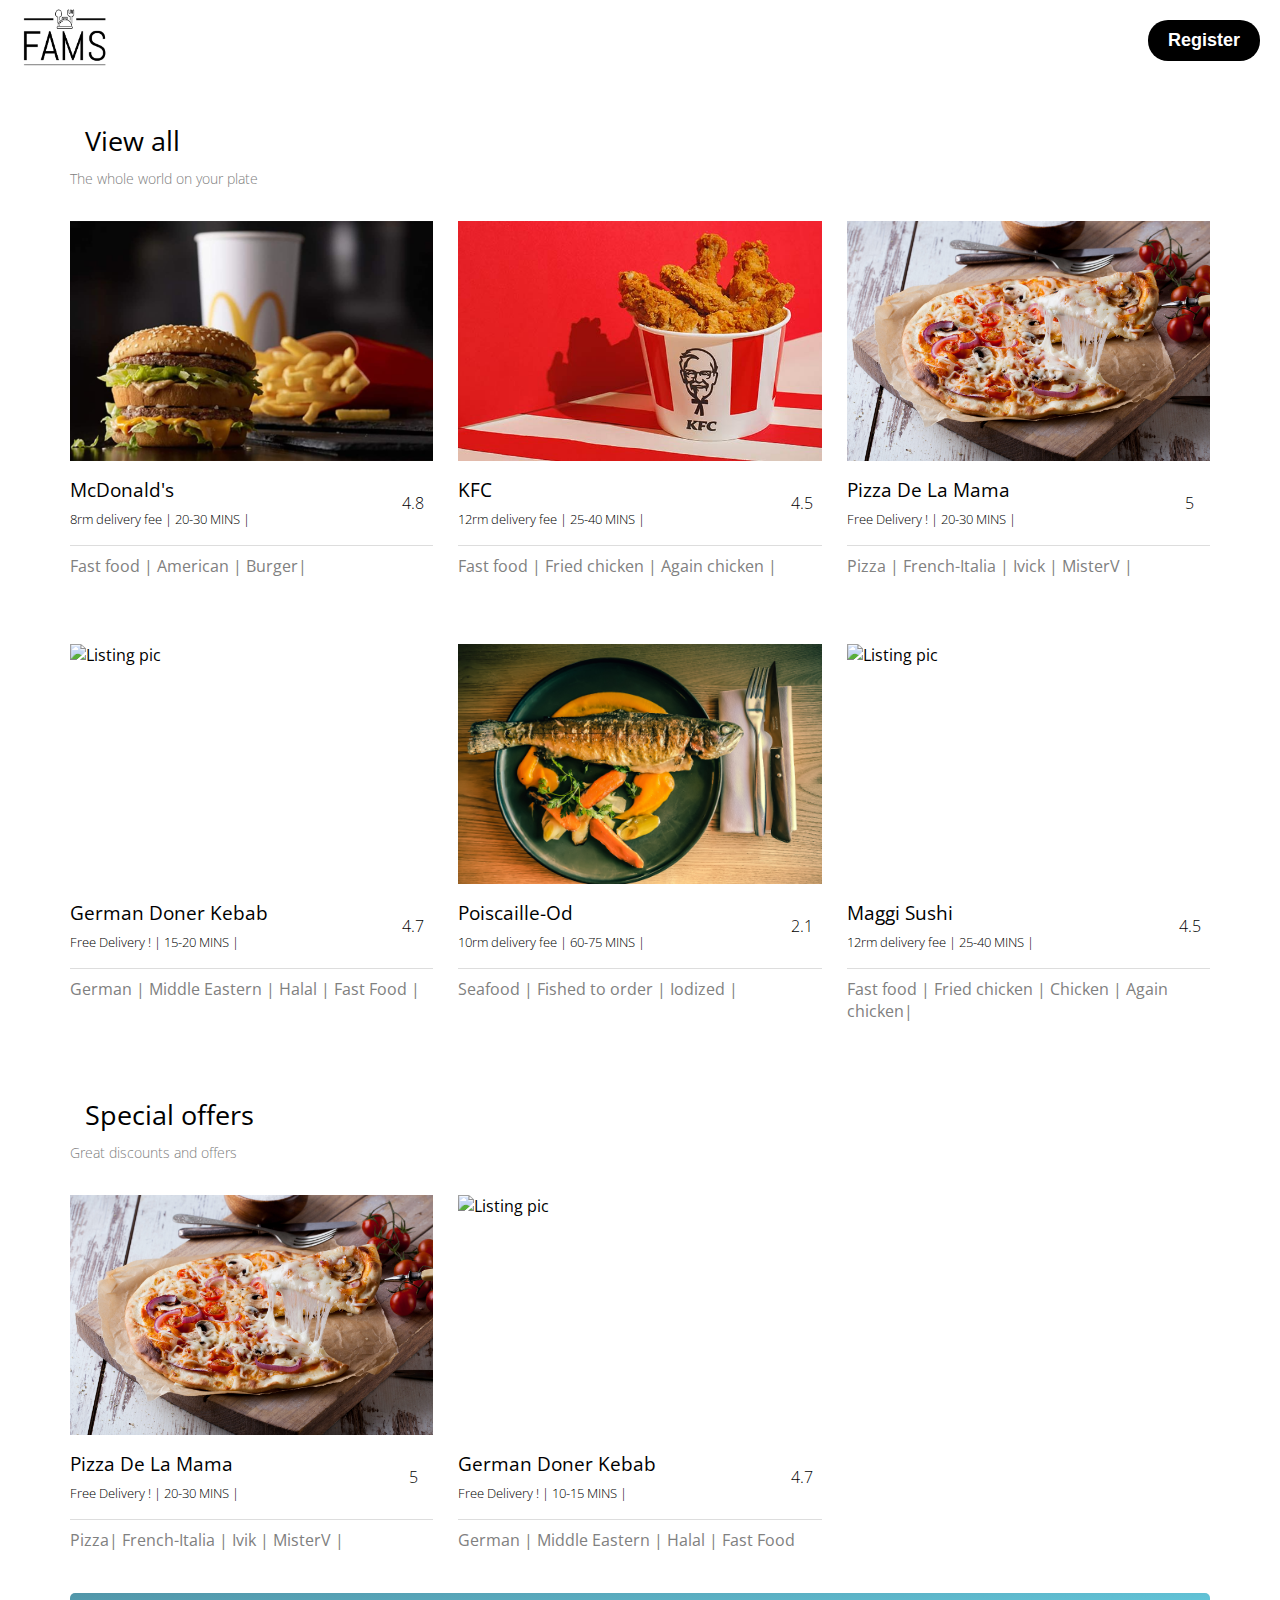
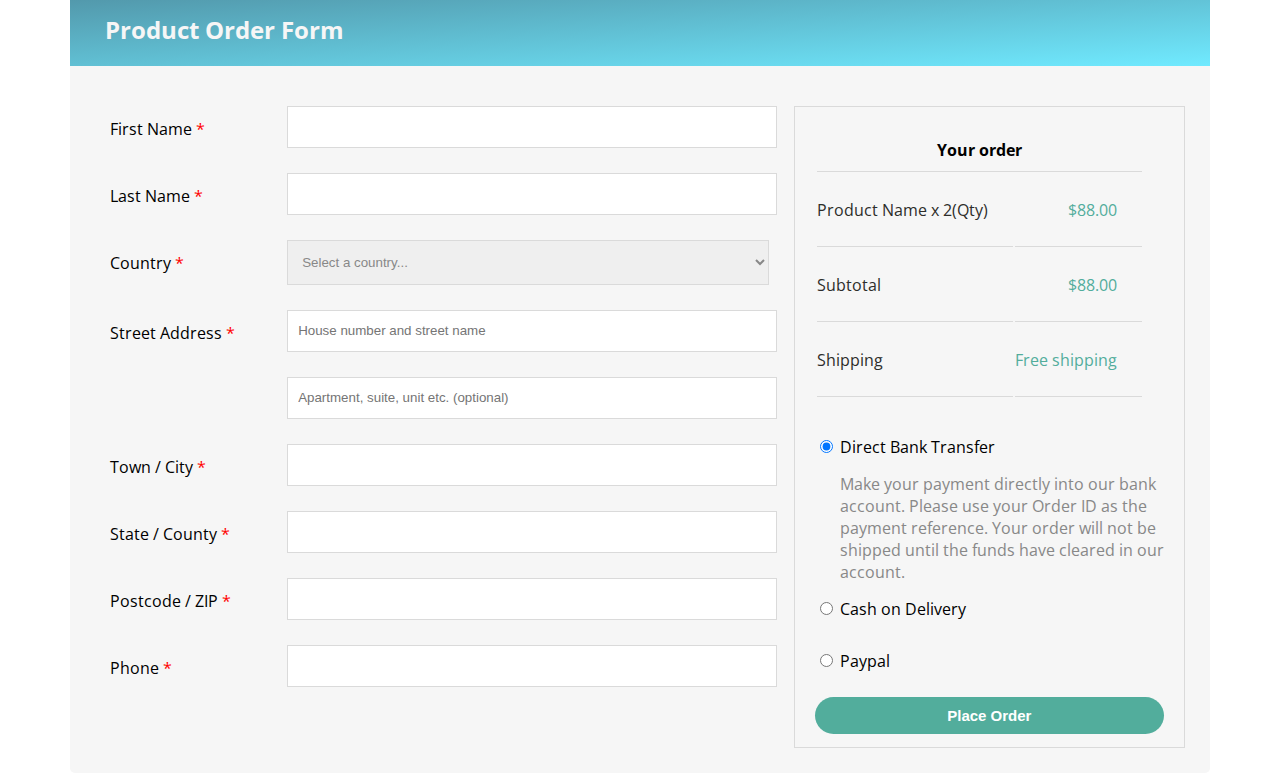
==== html/commande.html @ e941672b "test payer dans commande" ====
<!DOCTYPE html>
<html>
<head>
	<meta charset="UTF-8">
	<title>Commande</title>
	<link rel="stylesheet" type="text/css" href="../css/commande.css">
  <link href='https://fonts.googleapis.com/css?family=Montserrat' rel='stylesheet'>
  <link href='https://fonts.googleapis.com/css?family=Open Sans' rel='stylesheet'>
</head>

  <body>
    <!-- Header-->
    <header>
      <a href="../index.html" class="logo-image-link">
        <img src="../img/logo-noir.png" alt="Logo" class="logo-image">
      </a>      
      <a href="register.html" class="register-button">Register</a>
    </header>

     <!-- Listing -->
    <div class="listings">
      <div class="container">
        <div class="header-viewOptions">
          <div class="header-title">
            <h2>View all</h2>
            <span>The whole world on your plate </span>
          </div>
        </div>
        <div class="listings-grid">
          <div class="listings-col">
            <div class="listings-grid-element">
              <div class="image">
                <img src="../img/mcdo.jpg" alt="Listing pic"/>
              </div>
              <div class="text">
                <div class="text-title">
                  <h3>McDonald's</h3>
                  <div class="info">
                    <span>8rm delivery fee | 20-30 MINS | </span>
                  </div>
                </div>
                <div class="rating">
                  <span class="circle">4.8</span>
                </div>
              </div>
              <div class="text-lower">
                <span class="smallText"
                  >Fast food | American | Burger| </span>
              </div>
            </div>
            <div class="listings-grid-element">
              <div class="image">
                <img src="../img/kfc.jpg" alt="Listing pic"/>
              </div>
              <div class="text">
                <div class="text-title">
                  <h3>KFC</h3>
                  <div class="info">
                    <span>12rm delivery fee | 25-40 MINS | </span>
                  </div>
                </div>
                <div class="rating">
                  <span class="circle">4.5</span>
                </div>
              </div>
              <div class="text-lower">
                <span class="smallText"
                  >Fast food | Fried chicken | Again chicken | </span
                >
              </div>
            </div>
            <div class="listings-grid-element">
              <div class="image">
                <img src="../img/pizza.jpg" alt="Listing pic"/>
              </div>
              <div class="text">
                <div class="text-title">
                  <h3>Pizza De La Mama</h3>
                  <div class="info">
                    <span>Free Delivery ! | 20-30 MINS | </span>
                  </div>
                </div>
                <div class="rating">
                  <span class="circle">5</span>
                </div>
              </div>
              <div class="text-lower">
                <span class="smallText"
                  >Pizza | French-Italia | Ivick | MisterV | </span
                >
              </div>
            </div>
            <div class="listings-grid-element">
              <div class="image">
                <img src="../img/kebab.jpg" alt="Listing pic"/>
              </div>
              <div class="text">
                <div class="text-title">
                  <h3>German Doner Kebab</h3>
                  <div class="info">
                    <span>Free Delivery ! | 15-20 MINS | </span>
                  </div>
                </div>
                <div class="rating">
                  <span class="circle">4.7</span>
                </div>
              </div>
              <div class="text-lower">
                <span class="smallText"
                  >German | Middle Eastern | Halal | Fast Food | </span
                >
              </div>
            </div>
            <div class="listings-grid-element">
              <div class="image">
                <img src="../img/poisson.jpg" alt="Listing pic"/>
              </div>
              <div class="text">
                <div class="text-title">
                  <h3>Poiscaille-Od</h3>
                  <div class="info">
                    <span>10rm delivery fee | 60-75 MINS | </span>
                  </div>
                </div>
                <div class="rating">
                  <span class="circle">2.1</span>
                </div>
              </div>
              <div class="text-lower">
                <span class="smallText"
                  >Seafood | Fished to order | Iodized | </span
                >
              </div>
            </div>
            <div class="listings-grid-element">
              <div class="image">
                <img src="../img/sushi.jpg" alt="Listing pic"/>
              </div>
              <div class="text">
                <div class="text-title">
                  <h3>Maggi Sushi</h3>
                  <div class="info">
                    <span>12rm delivery fee | 25-40 MINS | </span>
                  </div>
                </div>
                <div class="rating">
                  <span class="circle">4.5</span>
                </div>
              </div>
              <div class="text-lower">
                <span class="smallText"
                  >Fast food | Fried chicken | Chicken | Again chicken| </span
                >
              </div>
            </div>
          </div>
        </div>
      </div>
    </div>

    <!-- Listing OFFERS OF THE MONTH-->
    <div class="listings">
      <div class="container">
        <div class="header">
          <div class="header-title">
            <h2>Special offers</h2>
            <span>Great discounts and offers</span>
          </div>
        </div>
        <div class="listings-grid">
          <div class="listings-col">
            <div class="listings-grid-element">
              <div class="image">
                <img src="../img/pizza.jpg" alt="Listing pic"/>
              </div>
              <div class="text">
                <div class="text-title">
                  <h3>Pizza De La Mama</h3>
                  <div class="info">
                    <span>Free Delivery ! | 20-30 MINS | </span>
                  </div>
                </div>
                <div class="rating">
                  <span class="circle">5</span>
                </div>
              </div>
              <div class="text-lower">
                <span class="smallText"
                  >Pizza|  French-Italia | Ivik | MisterV | </span>
              </div>
            </div>
            <div class="listings-grid-element">
              <div class="image">
                <img src="../img/kebab.jpg" alt="Listing pic"/>
              </div>
              <div class="text">
                <div class="text-title">
                  <h3>German Doner Kebab</h3>
                  <div class="info">
                    <span>Free Delivery ! | 10-15 MINS | </span>
                  </div>
                </div>
                <div class="rating">
                  <span class="circle">4.7</span>
                </div>
              </div>
              <div class="text-lower">
                <span class="smallText"
                  >German | Middle Eastern | Halal | Fast Food</span>
              </div>
            </div>
          </div>
        </div>
      </div>
    </div>

<!------------------------
--------------------------
----PAYER---------------->


<div class="container">
  <div class="title">
      <h2>Product Order Form</h2>
  </div>
<div class="d-flex">
  <form action="" method="">
    <label>
      <span class="fname">First Name <span class="required">*</span></span>
      <input type="text" name="fname">
    </label>
    <label>
      <span class="lname">Last Name <span class="required">*</span></span>
      <input type="text" name="lname">
    </label>
    <label>
      <span>Country <span class="required">*</span></span>
      <select name="selection">
        <option value="select">Select a country...</option>
        <option value="DZA">Algeria</option>
        <option value="ARG">Argentina</option>
        <option value="ARM">Armenia</option>
        <option value="CAN">Canada</option>
        <option value="CHN">China</option>
        <option value="EGY">Egypt</option>
        <option value="FIN">Finland</option>
        <option value="FRA">France</option>
        <option value="GUF">French Guiana</option>
        <option value="PYF">French Polynesia</option>
        <option value="ATF">French Southern Territories</option>
        <option value="DEU">Germany</option>
        <option value="GRC">Greece</option>
        <option value="GRL">Greenland</option>
        <option value="GRD">Grenada</option>
        <option value="HKG">Hong Kong</option>
        <option value="MYS">Malaysia</option>
        <option value="NZL">New Zealand</option>
        <option value="PAK">Pakistan</option>
        <option value="PRT">Portugal</option>
        <option value="QAT">Qatar</option>
        <option value="REU">Réunion</option>
        <option value="ROU">Romania</option>
        <option value="RUS">Russian Federation</option>
        <option value="SGP">Singapore</option>
        <option value="ZAF">South Africa</option>
        <option value="ESP">Spain</option>
        <option value="SWE">Sweden</option>
        <option value="CHE">Switzerland</option>
        <option value="THA">Thailand</option>
        <option value="TUN">Tunisia</option>
        <option value="UKR">Ukraine</option>
        <option value="ARE">United Arab Emirates</option>
        <option value="GBR">United Kingdom</option>
        <option value="USA">United States</option>
   
        <option value="URY">Uruguay</option>
     
      </select>
    </label>
    <label>
      <span>Street Address <span class="required">*</span></span>
      <input type="text" name="houseadd" placeholder="House number and street name" required>
    </label>
    <label>
      <span>&nbsp;</span>
      <input type="text" name="apartment" placeholder="Apartment, suite, unit etc. (optional)">
    </label>
    <label>
      <span>Town / City <span class="required">*</span></span>
      <input type="text" name="city"> 
    </label>
    <label>
      <span>State / County <span class="required">*</span></span>
      <input type="text" name="city"> 
    </label>
    <label>
      <span>Postcode / ZIP <span class="required">*</span></span>
      <input type="text" name="city"> 
    </label>
    <label>
      <span>Phone <span class="required">*</span></span>
      <input type="tel" name="city"> 
    </label>
  </form>
  <div class="Yorder">
    <table>
      <tr>
        <th colspan="2">Your order</th>
      </tr>
      <tr>
        <td>Product Name x 2(Qty)</td>
        <td>$88.00</td>
      </tr>
      <tr>
        <td>Subtotal</td>
        <td>$88.00</td>
      </tr>
      <tr>
        <td>Shipping</td>
        <td>Free shipping</td>
      </tr>
    </table><br>
    <div>
      <input type="radio" name="dbt" value="dbt" checked> Direct Bank Transfer
    </div>
    <p>
        Make your payment directly into our bank account. Please use your Order ID as the payment reference. Your order will not be shipped until the funds have cleared in our account.
    </p>
    <div>
      <input type="radio" name="dbt" value="cd"> Cash on Delivery
    </div>
    <div>
      <input type="radio" name="dbt" value="cd"> Paypal <span>
      <img src="https://www.logolynx.com/images/logolynx/c3/c36093ca9fb6c250f74d319550acac4d.jpeg" alt="" width="50">
      </span>
    </div>
    <button type="button">Place Order</button>
  </div> <!-- Yorder -->
 </div>
</div>


    <script src="../js/commande-script.js"></script>
  </body>

</html>
---- css/commande.css ----
body {
  margin: 0;
  font-family: 'Open Sans';
}

/*------------------------
--------- HEADER ---------
------------------------*/

header {
  display: flex;
  background-color: white;
  width: 100%;
  box-sizing: border-box;
  justify-content: space-between;
  align-items: center;
  position: fixed;
  top: 0;
  left: 0;
  height: 80px;
  z-index: 1;
  padding: 0 20px;
}

.logo-image {
  width: 90px;
  height: auto;
}

.register-button {
  background-color: black;
  color: white;
  text-decoration: none;
  font-family: Arial, sans-serif;
  border-radius: 20px;
  padding: 10px 20px;
  font-size: 18px;
  font-weight: bold;
  transition: all 1s cubic-bezier(0.075, 0.82, 0.165, 1);
}

.register-button:hover {
  cursor: pointer;
  background-color: white;
  color: black;
  transition: all 1s cubic-bezier(0.075, 0.82, 0.165, 1);
}

/*------------------------
-------- LISTING ---------
------------------------*/

.listings {
  padding: 2rem 0;
}

.listings:first-of-type {
  margin-top: 10vh;
}

.container {
  width: calc(100% - 120px);
  margin: auto;
}

/* GRID HEADER */

.header {
  display: flex;
  align-items: center;
}



.header-title h2 {
    font-weight: 400;
    font-size: 1.7rem;
    margin-bottom: 0.5rem;
    margin-top: 0;
}

.header-title span {
    color: gray;
    font-weight: 300;
    font-size: 0.9rem;
}



.header-viewOptions {
  display: flex;
  align-items: center;
  margin: auto 0 auto auto;
}

.circle {
  width: 40px;
  height: 40px;
  align-items: center;
  justify-content: center;
  border-radius: 50%;
  display: inline-flex;
}



/* LISTINGS */

.listings-grid {
  display: flex;
  overflow: hidden;
  overflow-x: scroll;
  scroll-snap-type: x mandatory;
  scroll-behavior: smooth;
}

.listings-grid::-webkit-scrollbar {
  display: none;
}

.listings-col {
  display: flex;
  flex-direction: row;
  flex-wrap: wrap;
  flex-grow: 0;
  flex-shrink: 0;
  flex-basis: 100%;
  scroll-snap-align: start;
  margin-left: 25px;
  gap: 25px;
}



/* LISTING GRID ELEMENT */

.listings-grid-element {
  width: calc(1 / 3 * 100% - (1 - 1 / 3) * 25px);
  margin-top: 2rem;
}



.image {
  overflow: hidden;
  height: 240px;
}

.image img {
  width: 100%;
  height: 100%;
  object-fit: cover;
}



.text {
  display: flex;
  align-items: center;
  border-bottom: 1px solid #ddd;
  padding: 1rem 0;
}

.text h3 {
  font-weight: 400;
  margin-bottom: 0.3rem;
  margin-top: 0;
}
.text span {
  font-size: 0.8rem;
  font-weight: 300;
}
.text .rating {
  margin: auto 0 auto auto;
  height: 100%;
}

.text .rating span {
  height: 40px;
  width: 40px;
  background: var(--color-grey);
  font-size: 1rem;
  color: black;
}



.text-lower {
  padding: 0.6rem 0;
}

.text-lower span {
  color: gray;
}


/*------------------------------------
------------PAYER--------------------
-----------------------------------*/



.container{
  width: 100%;
  padding-right: 15px;
  padding-left: 15px;
  margin-right: auto;
  margin-left: auto;
}
@media (min-width: 1200px)
{
  .container{
    max-width: 1140px;
  }
}
.d-flex{
  display: flex;
  flex-direction: row;
  background: #f6f6f6;
  border-radius: 0 0 5px 5px;
  padding: 25px;
}
form{
  flex: 4;
}
.Yorder{
  flex: 2;
}
.title{
  background: -moz-linear-gradient(top left, #5195A8 0%, #70EAFF 100%);
  background: -ms-linear-gradient(top left, #5195A8 0%, #70EAFF 100%);
  background: -o-linear-gradient(top left, #5195A8 0%, #70EAFF 100%);
  background: linear-gradient(to bottom right, #5195A8 0%, #70EAFF 100%);
  border-radius:5px 5px 0 0 ;
  padding: 20px;
  color: #f6f6f6;
}
h2{
  margin: 0;
  padding-left: 15px; 
}
.required{
  color: red;
}
label, table{
  display: block;
  margin: 15px;
}
label>span{
  float: left;
  width: 25%;
  margin-top: 12px;
  padding-right: 10px;
}
input[type="text"], input[type="tel"], input[type="email"], select
{
  width: 70%;
  height: 30px;
  padding: 5px 10px;
  margin-bottom: 10px;
  border: 1px solid #dadada;
  color: #888;
}
select{
  width: 72%;
  height: 45px;
  padding: 5px 10px;
  margin-bottom: 10px;
}
.Yorder{
  margin-top: 15px;
  height: 600px;
  padding: 20px;
  border: 1px solid #dadada;
}
table{
  margin: 0;
  padding: 0;
}
th{
  border-bottom: 1px solid #dadada;
  padding: 10px 0;
}
tr>td:nth-child(1){
  text-align: left;
  color: #2d2d2a;
}
tr>td:nth-child(2){
  text-align: right;
  color: #52ad9c;
}
td{
  border-bottom: 1px solid #dadada;
  padding: 25px 25px 25px 0;
}

p{
  display: block;
  color: #888;
  margin: 0;
  padding-left: 25px;
}
.Yorder>div{
  padding: 15px 0; 
}

button{
  width: 100%;
  margin-top: 10px;
  padding: 10px;
  border: none;
  border-radius: 30px;
  background: #52ad9c;
  color: #fff;
  font-size: 15px;
  font-weight: bold;
}
button:hover{
  cursor: pointer;
  background: #428a7d;
}
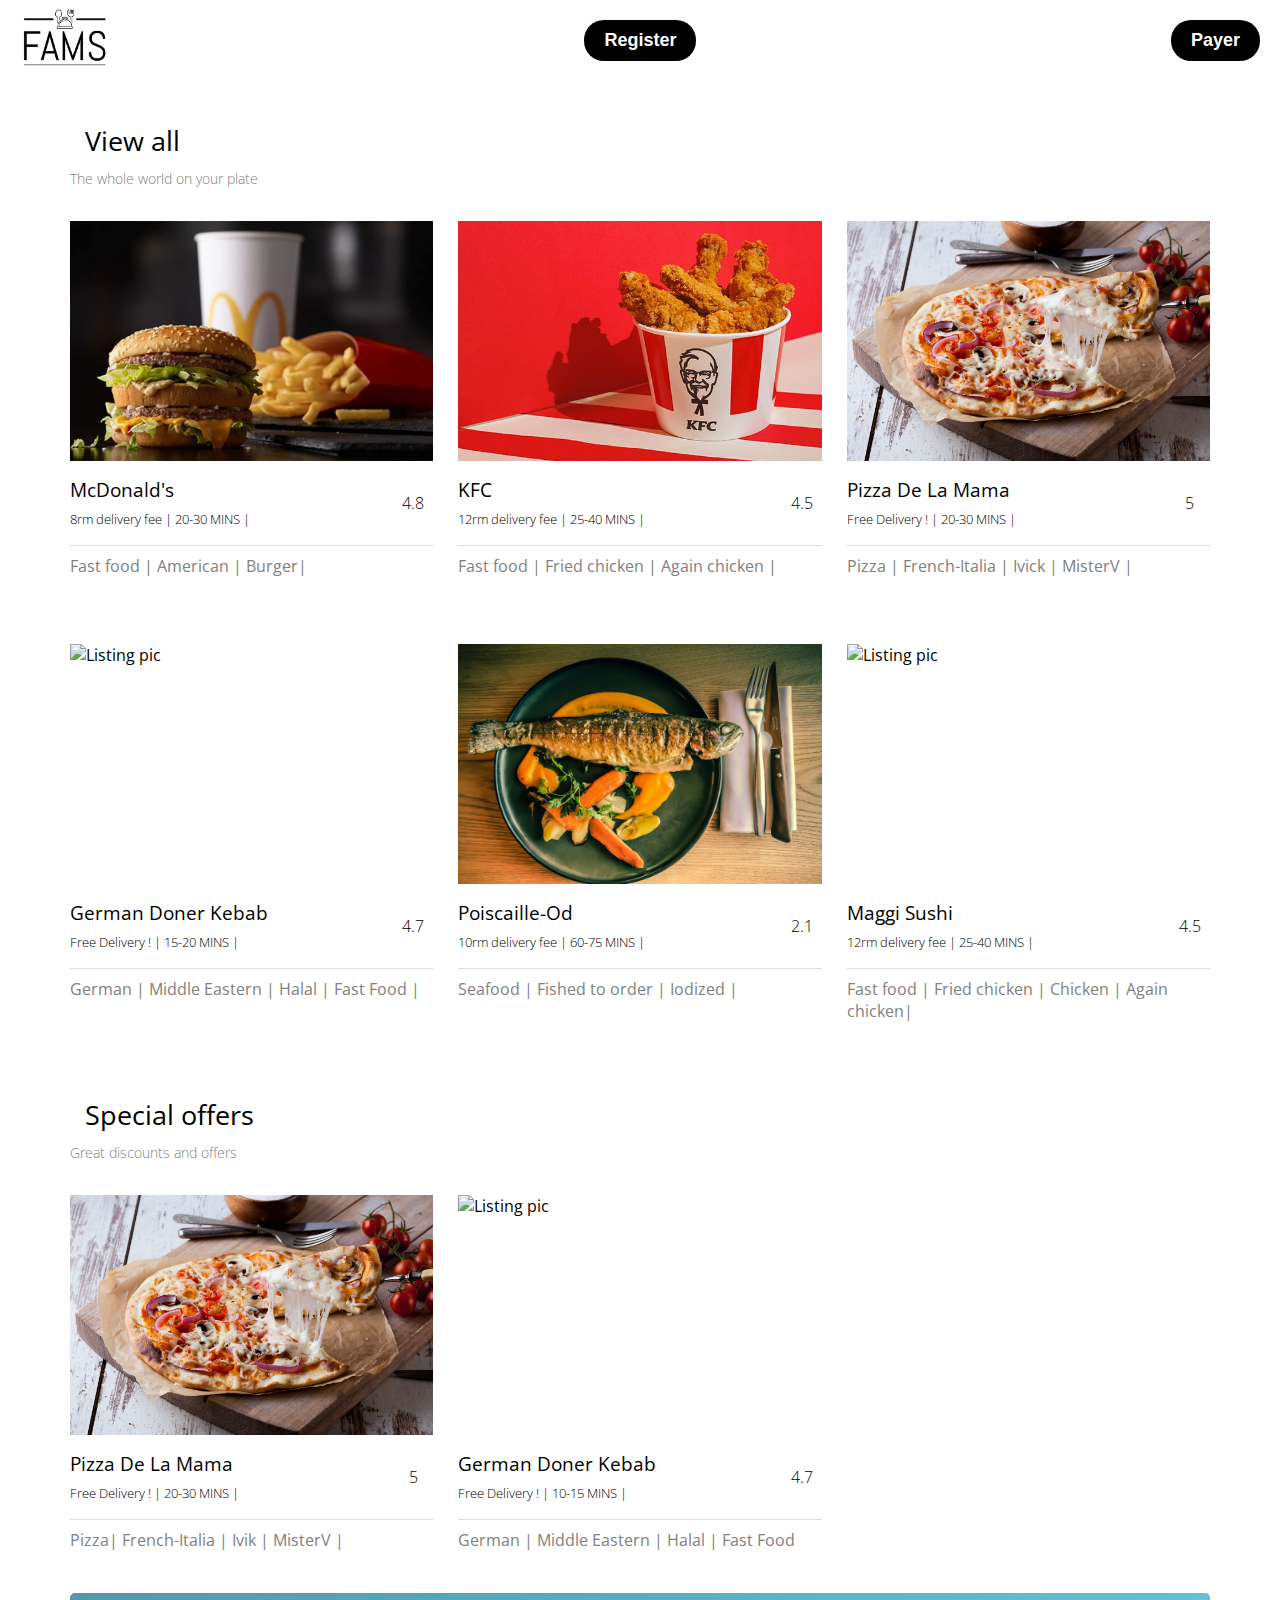
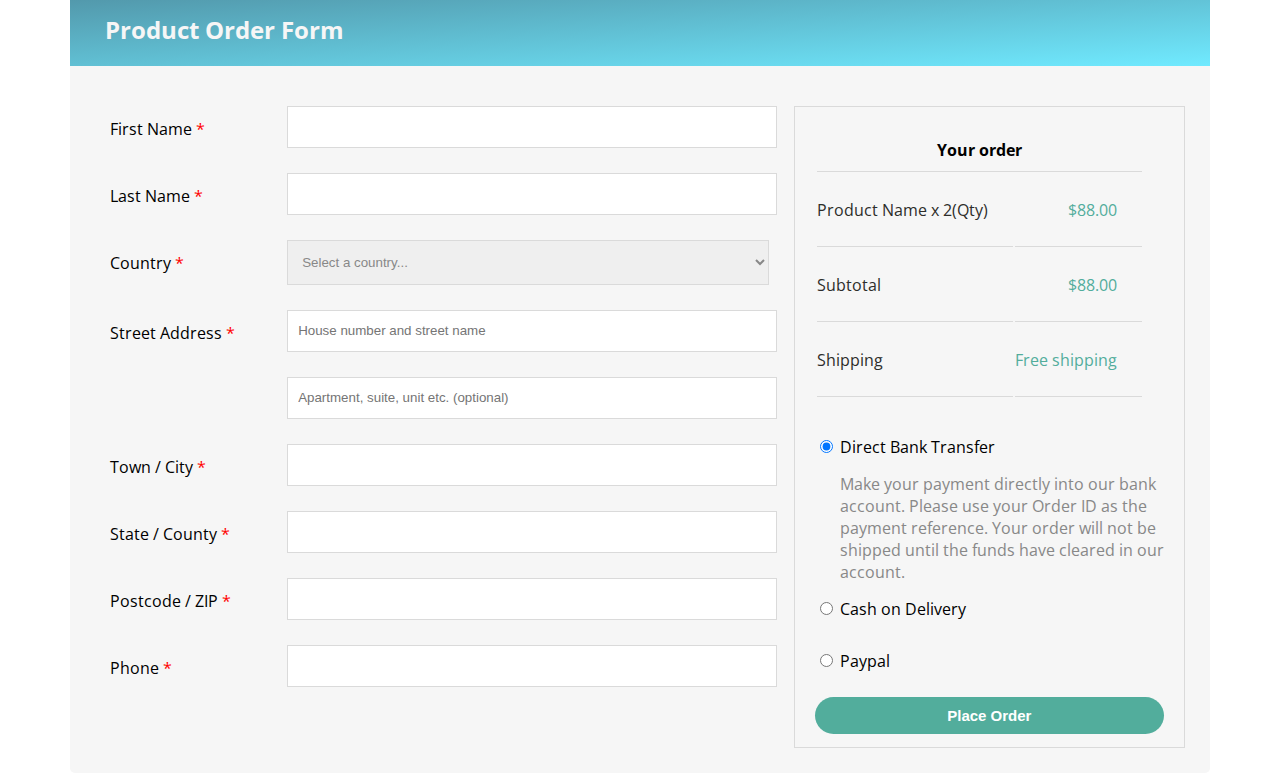
==== commit d8809c60: "modifs pages payer" ====
--- a/html/commande.html
+++ b/html/commande.html
@@ -15,6 +15,7 @@
         <img src="../img/logo-noir.png" alt="Logo" class="logo-image">
       </a>      
       <a href="register.html" class="register-button">Register</a>
+      <a href="payer.html" class="register-button">Payer</a>
     </header>
 
      <!-- Listing -->
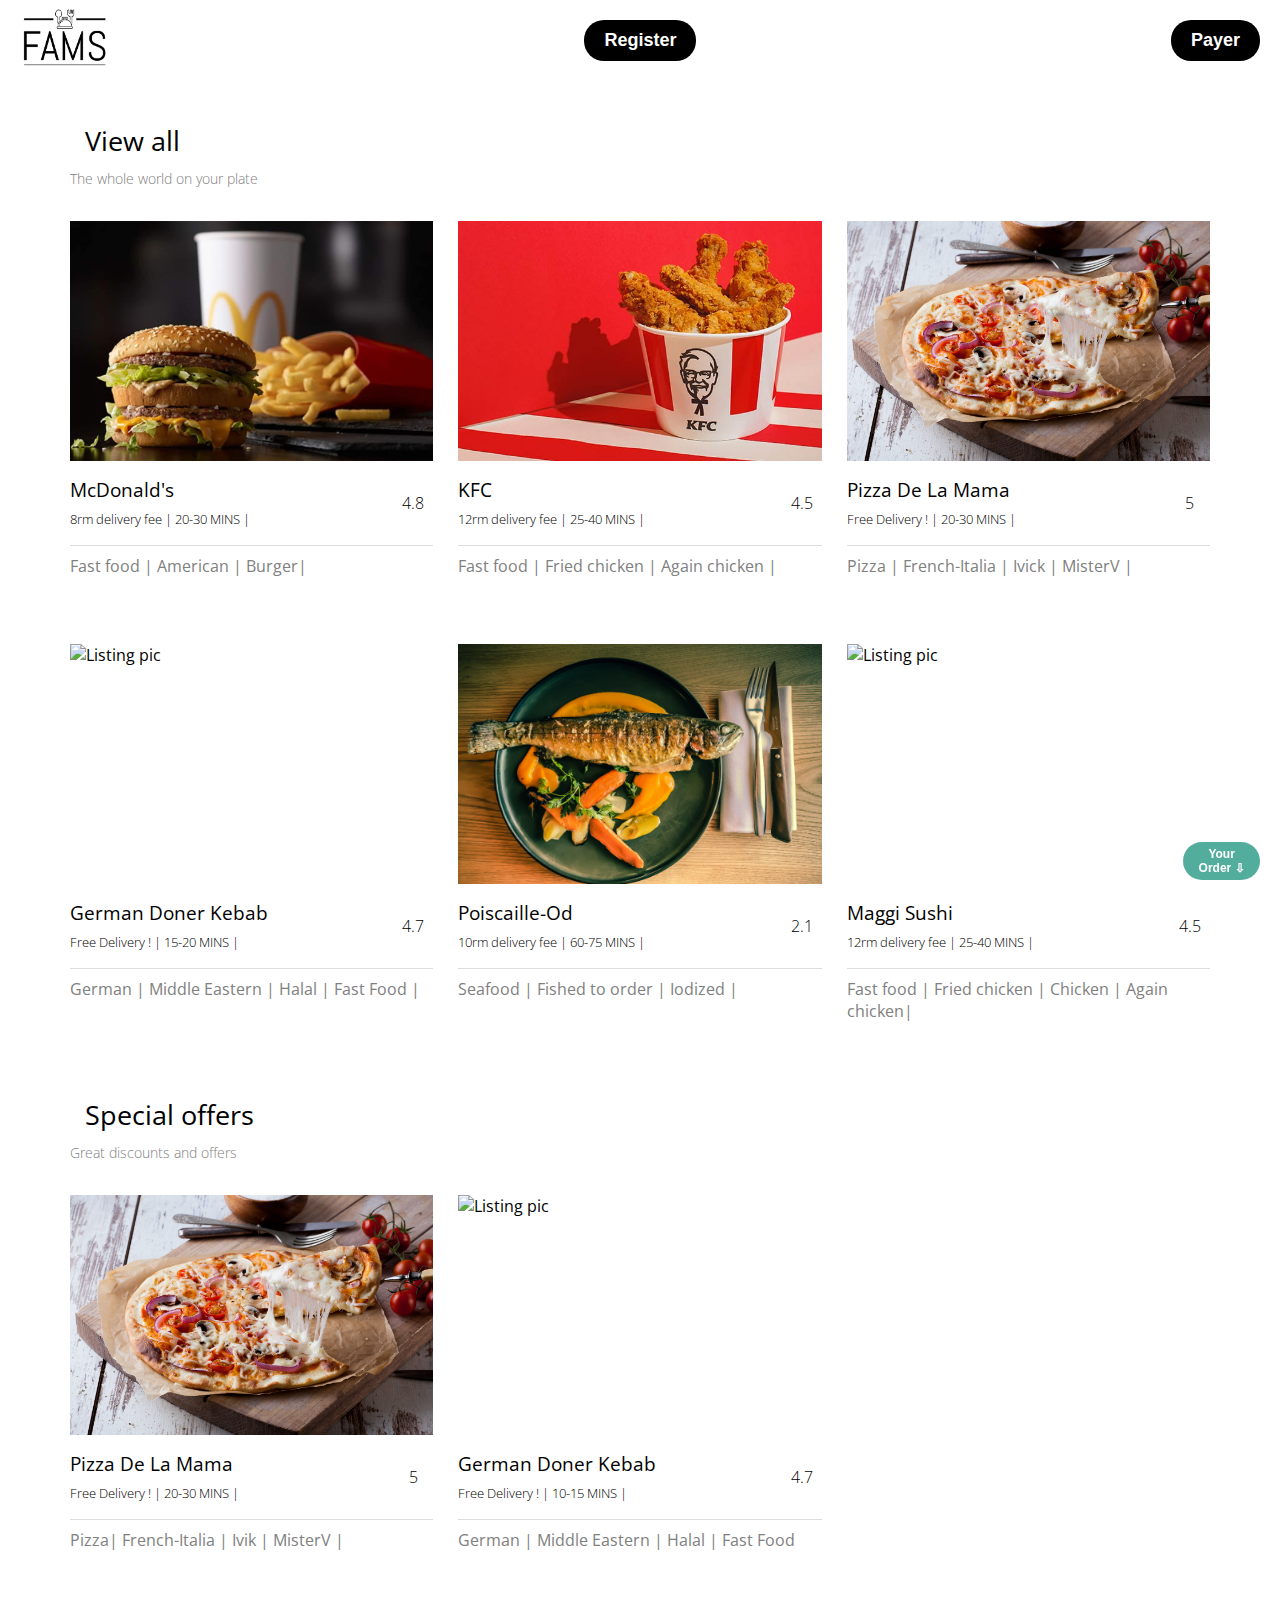
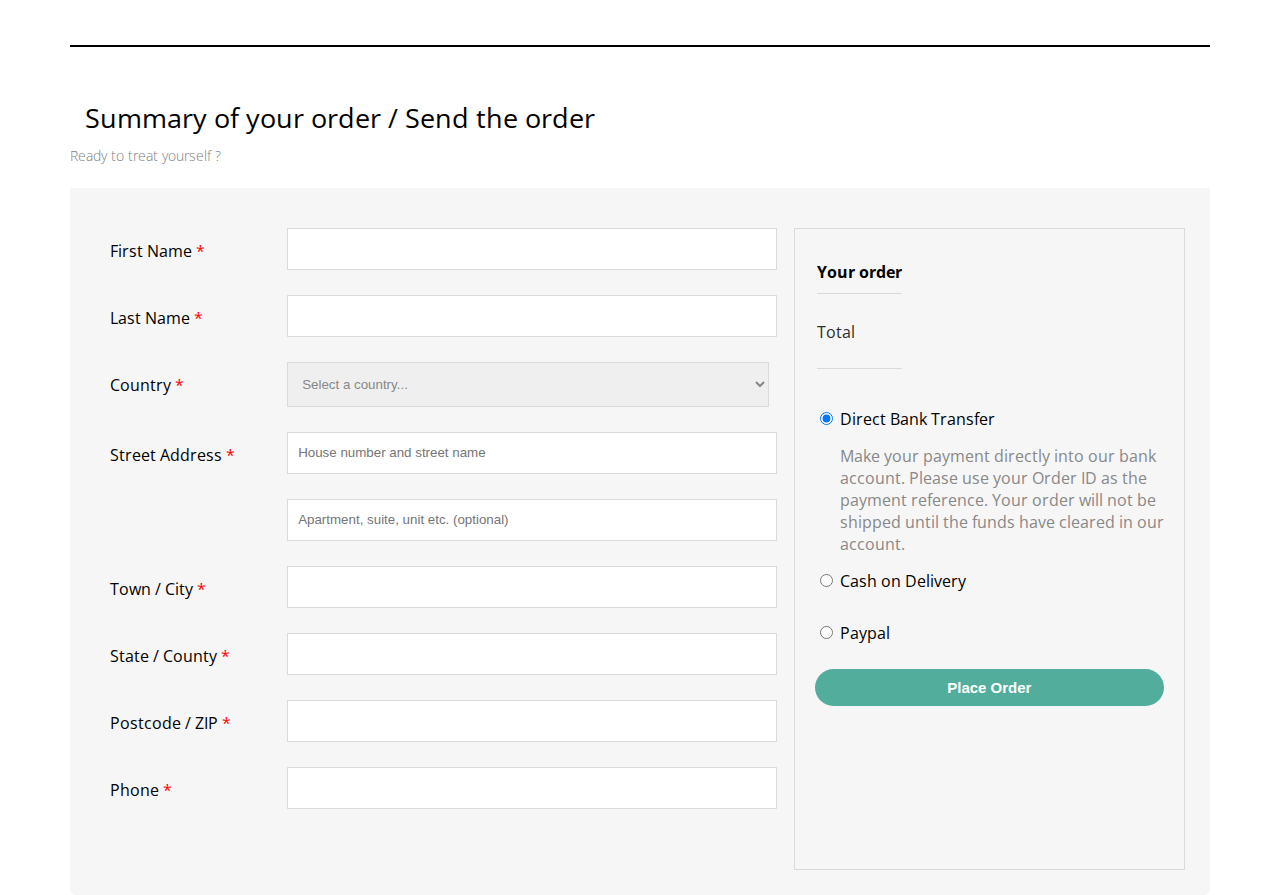
==== commit e8a17223: "tests" ====
--- a/html/commande.html
+++ b/html/commande.html
@@ -27,6 +27,44 @@
             <span>The whole world on your plate </span>
           </div>
         </div>
+        <!---------bouton défilement-------->
+        <button id="scroll-to-bottom">Your Order ⇩</button>
+        <script>
+          var scrollToBottomBtn = document.querySelector('#scroll-to-bottom');
+          var isAtBottom = false;
+        
+          window.addEventListener('scroll', function() {
+            if (window.pageYOffset >= document.body.scrollHeight - window.innerHeight) {
+              scrollToBottomBtn.textContent = "Back to Choice ⇧";
+              isAtBottom = true;
+            } else {
+              scrollToBottomBtn.textContent = "Your Order ⇩";
+              isAtBottom = false;
+            }
+          });
+        
+          scrollToBottomBtn.addEventListener('click', function() {
+            if (isAtBottom) {
+              window.scrollTo({
+                top: 0,
+                behavior: 'smooth'
+              });
+              scrollToBottomBtn.textContent = "Your Order ⇩";
+              isAtBottom = false;
+            } else {
+              window.scrollTo({
+                top: document.body.scrollHeight,
+                behavior: 'smooth'
+              });
+              scrollToBottomBtn.textContent = "Back to Choice ⇧";
+              isAtBottom = true;
+            }
+          });
+        </script>
+        
+        
+
+        <!-------------liste restau------------>
         <div class="listings-grid">
           <div class="listings-col">
             <div class="listings-grid-element">
@@ -220,126 +258,121 @@
 ----PAYER---------------->
 
 
+
 <div class="container">
-  <div class="title">
-      <h2>Product Order Form</h2>
+  <br><br>
+  <hr style="border: 1px solid black;">
+  <br><br>
+  <div class="header-title">
+    <h2>Summary of your order / Send the order</h2>
+    <span>Ready to treat yourself ? </span><br><br>
   </div>
-<div class="d-flex">
+  <div class="d-flex">
   <form action="" method="">
-    <label>
-      <span class="fname">First Name <span class="required">*</span></span>
-      <input type="text" name="fname">
-    </label>
-    <label>
-      <span class="lname">Last Name <span class="required">*</span></span>
-      <input type="text" name="lname">
-    </label>
-    <label>
-      <span>Country <span class="required">*</span></span>
-      <select name="selection">
-        <option value="select">Select a country...</option>
-        <option value="DZA">Algeria</option>
-        <option value="ARG">Argentina</option>
-        <option value="ARM">Armenia</option>
-        <option value="CAN">Canada</option>
-        <option value="CHN">China</option>
-        <option value="EGY">Egypt</option>
-        <option value="FIN">Finland</option>
-        <option value="FRA">France</option>
-        <option value="GUF">French Guiana</option>
-        <option value="PYF">French Polynesia</option>
-        <option value="ATF">French Southern Territories</option>
-        <option value="DEU">Germany</option>
-        <option value="GRC">Greece</option>
-        <option value="GRL">Greenland</option>
-        <option value="GRD">Grenada</option>
-        <option value="HKG">Hong Kong</option>
-        <option value="MYS">Malaysia</option>
-        <option value="NZL">New Zealand</option>
-        <option value="PAK">Pakistan</option>
-        <option value="PRT">Portugal</option>
-        <option value="QAT">Qatar</option>
-        <option value="REU">Réunion</option>
-        <option value="ROU">Romania</option>
-        <option value="RUS">Russian Federation</option>
-        <option value="SGP">Singapore</option>
-        <option value="ZAF">South Africa</option>
-        <option value="ESP">Spain</option>
-        <option value="SWE">Sweden</option>
-        <option value="CHE">Switzerland</option>
-        <option value="THA">Thailand</option>
-        <option value="TUN">Tunisia</option>
-        <option value="UKR">Ukraine</option>
-        <option value="ARE">United Arab Emirates</option>
-        <option value="GBR">United Kingdom</option>
-        <option value="USA">United States</option>
+  <label>
+    <span class="fname">First Name <span class="required">*</span></span>
+    <input type="text" name="fname">
+  </label>
+  <label>
+    <span class="lname">Last Name <span class="required">*</span></span>
+    <input type="text" name="lname">
+  </label>
+  <label>
+    <span>Country <span class="required">*</span></span>
+    <select name="selection">
+      <option value="select">Select a country...</option>
+      <option value="DZA">Algeria</option>
+      <option value="ARG">Argentina</option>
+      <option value="ARM">Armenia</option>
+      <option value="CAN">Canada</option>
+      <option value="CHN">China</option>
+      <option value="EGY">Egypt</option>
+      <option value="FIN">Finland</option>
+      <option value="FRA">France</option>
+      <option value="GUF">French Guiana</option>
+      <option value="PYF">French Polynesia</option>
+      <option value="ATF">French Southern Territories</option>
+      <option value="DEU">Germany</option>
+      <option value="GRC">Greece</option>
+      <option value="GRL">Greenland</option>
+      <option value="GRD">Grenada</option>
+      <option value="HKG">Hong Kong</option>
+      <option value="MYS">Malaysia</option>
+      <option value="NZL">New Zealand</option>
+      <option value="PAK">Pakistan</option>
+      <option value="PRT">Portugal</option>
+      <option value="QAT">Qatar</option>
+      <option value="REU">Réunion</option>
+      <option value="ROU">Romania</option>
+      <option value="RUS">Russian Federation</option>
+      <option value="SGP">Singapore</option>
+      <option value="ZAF">South Africa</option>
+      <option value="ESP">Spain</option>
+      <option value="SWE">Sweden</option>
+      <option value="CHE">Switzerland</option>
+      <option value="THA">Thailand</option>
+      <option value="TUN">Tunisia</option>
+      <option value="UKR">Ukraine</option>
+      <option value="ARE">United Arab Emirates</option>
+      <option value="GBR">United Kingdom</option>
+      <option value="USA">United States</option>
+ 
+      <option value="URY">Uruguay</option>
    
-        <option value="URY">Uruguay</option>
-     
-      </select>
-    </label>
-    <label>
-      <span>Street Address <span class="required">*</span></span>
-      <input type="text" name="houseadd" placeholder="House number and street name" required>
-    </label>
-    <label>
-      <span>&nbsp;</span>
-      <input type="text" name="apartment" placeholder="Apartment, suite, unit etc. (optional)">
-    </label>
-    <label>
-      <span>Town / City <span class="required">*</span></span>
-      <input type="text" name="city"> 
-    </label>
-    <label>
-      <span>State / County <span class="required">*</span></span>
-      <input type="text" name="city"> 
-    </label>
-    <label>
-      <span>Postcode / ZIP <span class="required">*</span></span>
-      <input type="text" name="city"> 
-    </label>
-    <label>
-      <span>Phone <span class="required">*</span></span>
-      <input type="tel" name="city"> 
-    </label>
-  </form>
-  <div class="Yorder">
-    <table>
-      <tr>
-        <th colspan="2">Your order</th>
-      </tr>
-      <tr>
-        <td>Product Name x 2(Qty)</td>
-        <td>$88.00</td>
-      </tr>
-      <tr>
-        <td>Subtotal</td>
-        <td>$88.00</td>
-      </tr>
-      <tr>
-        <td>Shipping</td>
-        <td>Free shipping</td>
-      </tr>
-    </table><br>
-    <div>
-      <input type="radio" name="dbt" value="dbt" checked> Direct Bank Transfer
-    </div>
-    <p>
-        Make your payment directly into our bank account. Please use your Order ID as the payment reference. Your order will not be shipped until the funds have cleared in our account.
-    </p>
-    <div>
-      <input type="radio" name="dbt" value="cd"> Cash on Delivery
-    </div>
-    <div>
-      <input type="radio" name="dbt" value="cd"> Paypal <span>
-      <img src="https://www.logolynx.com/images/logolynx/c3/c36093ca9fb6c250f74d319550acac4d.jpeg" alt="" width="50">
-      </span>
-    </div>
-    <button type="button">Place Order</button>
-  </div> <!-- Yorder -->
- </div>
+    </select>
+  </label>
+  <label>
+    <span>Street Address <span class="required">*</span></span>
+    <input type="text" name="houseadd" placeholder="House number and street name" required>
+  </label>
+  <label>
+    <span>&nbsp;</span>
+    <input type="text" name="apartment" placeholder="Apartment, suite, unit etc. (optional)">
+  </label>
+  <label>
+    <span>Town / City <span class="required">*</span></span>
+    <input type="text" name="city"> 
+  </label>
+  <label>
+    <span>State / County <span class="required">*</span></span>
+    <input type="text" name="city"> 
+  </label>
+  <label>
+    <span>Postcode / ZIP <span class="required">*</span></span>
+    <input type="text" name="city"> 
+  </label>
+  <label>
+    <span>Phone <span class="required">*</span></span>
+    <input type="tel" name="city"> 
+  </label>
+</form>
+<div class="Yorder">
+  <table>
+    <tr>
+      <th colspan="2">Your order</th>
+    </tr>
+    <tr>
+      <td>Total</td>
+    </tr>
+  </table><br>
+  <div>
+    <input type="radio" name="dbt" value="dbt" checked> Direct Bank Transfer
+  </div>
+  <p>
+      Make your payment directly into our bank account. Please use your Order ID as the payment reference. Your order will not be shipped until the funds have cleared in our account.
+  </p>
+  <div>
+    <input type="radio" name="dbt" value="cd"> Cash on Delivery
+  </div>
+  <div>
+    <input type="radio" name="dbt" value="cd"> Paypal <span>
+    <img src="https://www.logolynx.com/images/logolynx/c3/c36093ca9fb6c250f74d319550acac4d.jpeg" alt="" width="50">
+    </span>
+  </div>
+  <button type="button">Place Order</button>
+</div> <!-- Yorder -->
 </div>
-
+</div>
 
     <script src="../js/commande-script.js"></script>
   </body>
--- a/css/commande.css
+++ b/css/commande.css
@@ -46,6 +46,20 @@
   transition: all 1s cubic-bezier(0.075, 0.82, 0.165, 1);
 }
 
+/*-----------------------
+----bouton défilement--
+----------------------*/
+
+#scroll-to-bottom {
+  position: fixed;
+  bottom: 20px;
+  right: 20px;
+  font-size: 12px;
+  padding: 5px 10px;
+  width: 6%;
+}
+
+
 /*------------------------
 -------- LISTING ---------
 ------------------------*/
@@ -192,6 +206,14 @@
 .text-lower span {
   color: gray;
 }
+
+/*-----------------------------------------------
+-------------------POP-UP-------------------------
+--------------------------------------------------*/
+
+
+
+
 
 
 /*------------------------------------
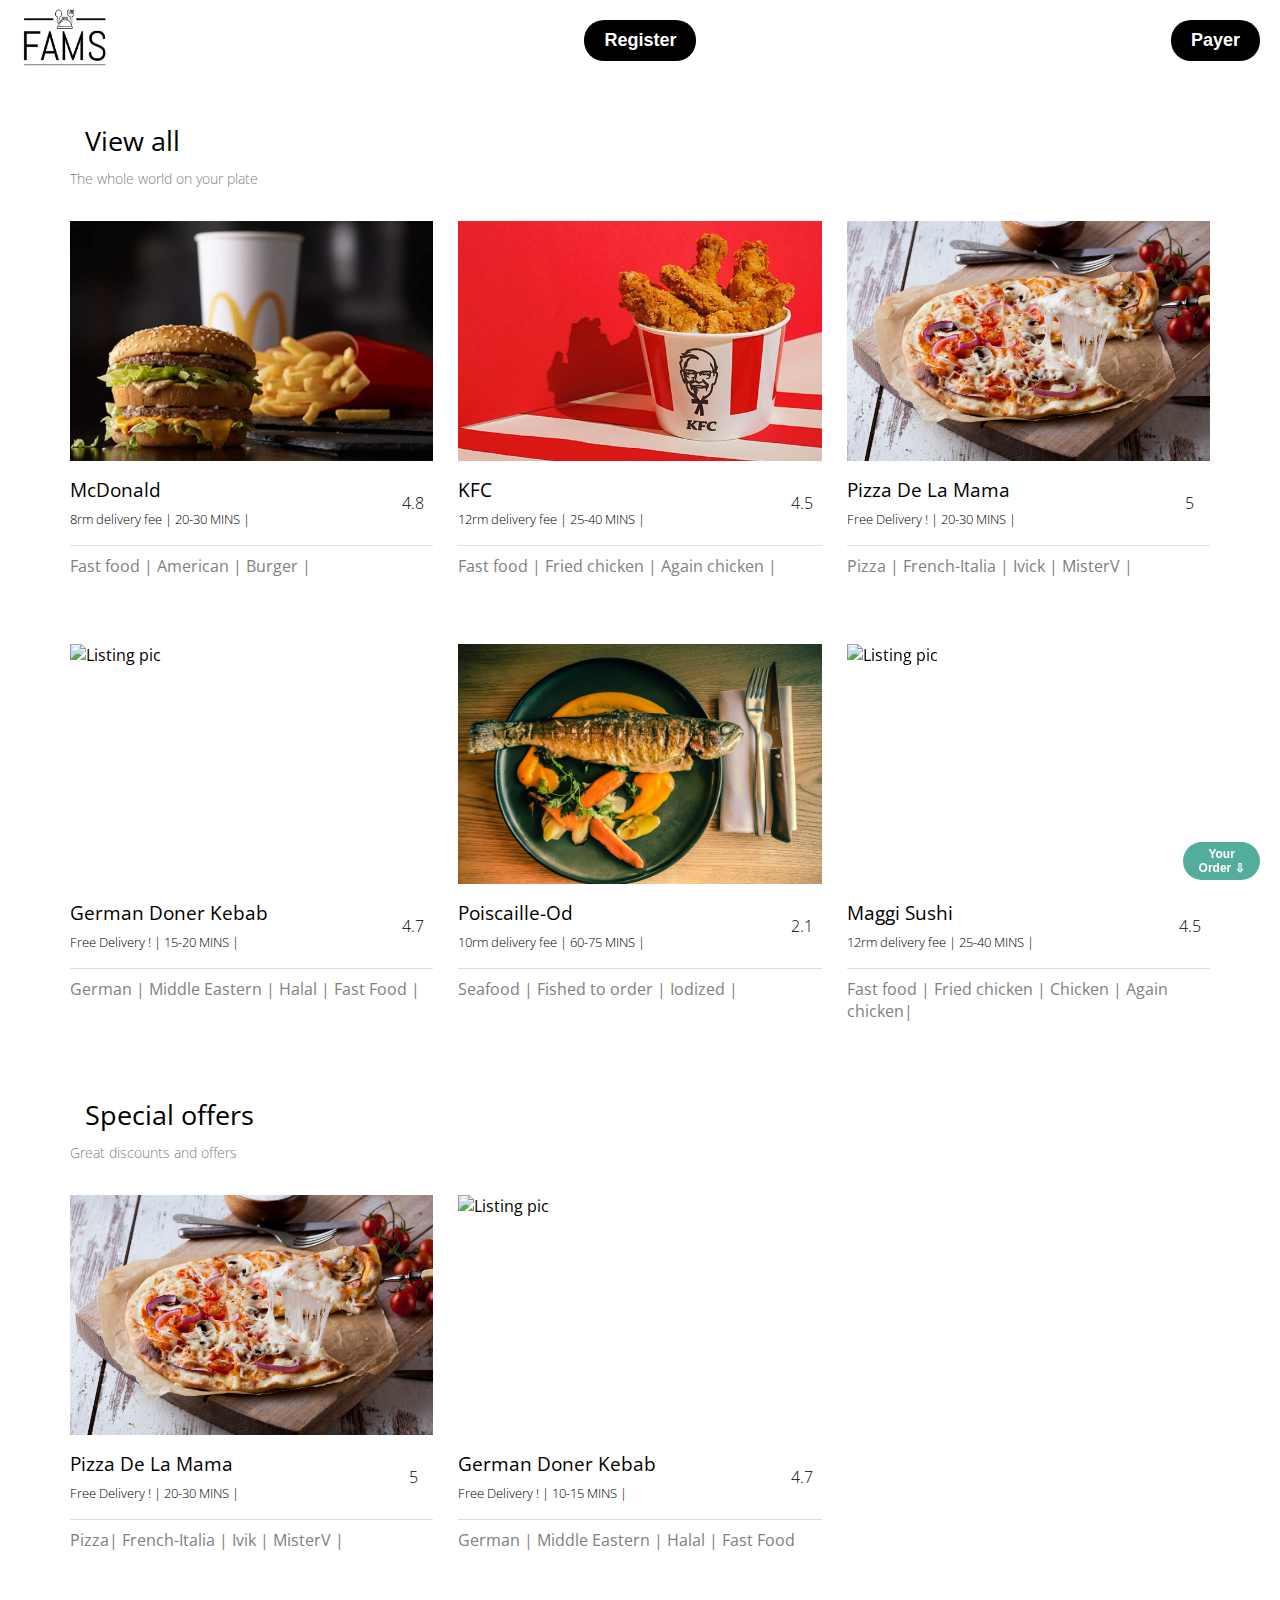
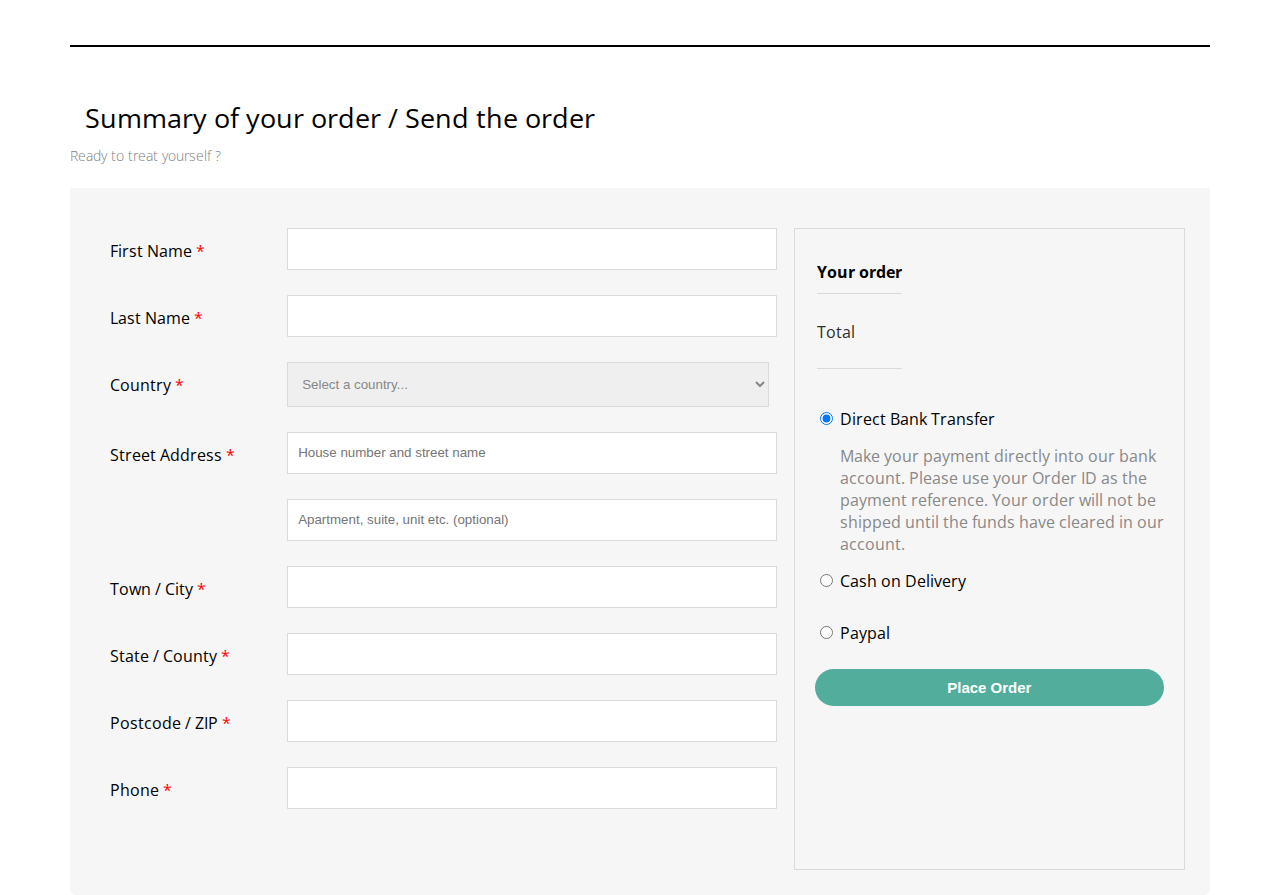
==== commit f06f5897: "mcdo valid dans commande" ====
--- a/html/commande.html
+++ b/html/commande.html
@@ -67,13 +67,13 @@
         <!-------------liste restau------------>
         <div class="listings-grid">
           <div class="listings-col">
-            <div class="listings-grid-element">
+            <div class="listings-grid-element" onclick="showPopup1()">
               <div class="image">
                 <img src="../img/mcdo.jpg" alt="Listing pic"/>
               </div>
               <div class="text">
                 <div class="text-title">
-                  <h3>McDonald's</h3>
+                  <h3>McDonald</h3>
                   <div class="info">
                     <span>8rm delivery fee | 20-30 MINS | </span>
                   </div>
@@ -83,8 +83,7 @@
                 </div>
               </div>
               <div class="text-lower">
-                <span class="smallText"
-                  >Fast food | American | Burger| </span>
+                <span class="smallText">Fast food | American | Burger | </span>
               </div>
             </div>
             <div class="listings-grid-element">
--- a/css/commande.css
+++ b/css/commande.css
@@ -46,6 +46,7 @@
   transition: all 1s cubic-bezier(0.075, 0.82, 0.165, 1);
 }
 
+
 /*-----------------------
 ----bouton défilement--
 ----------------------*/
@@ -64,56 +65,63 @@
 -------- LISTING ---------
 ------------------------*/
 
+
+/*---------------------------------
+------------restaurants---------
+------------------------------*/
+
+
+
 .listings {
-  padding: 2rem 0;
+padding: 2rem 0;
 }
 
 .listings:first-of-type {
-  margin-top: 10vh;
+margin-top: 10vh;
 }
 
 .container {
-  width: calc(100% - 120px);
-  margin: auto;
+width: calc(100% - 120px);
+margin: auto;
 }
 
 /* GRID HEADER */
 
 .header {
-  display: flex;
-  align-items: center;
+display: flex;
+align-items: center;
 }
 
 
 
 .header-title h2 {
-    font-weight: 400;
-    font-size: 1.7rem;
-    margin-bottom: 0.5rem;
-    margin-top: 0;
+  font-weight: 400;
+  font-size: 1.7rem;
+  margin-bottom: 0.5rem;
+  margin-top: 0;
 }
 
 .header-title span {
-    color: gray;
-    font-weight: 300;
-    font-size: 0.9rem;
+  color: gray;
+  font-weight: 300;
+  font-size: 0.9rem;
 }
 
 
 
 .header-viewOptions {
-  display: flex;
-  align-items: center;
-  margin: auto 0 auto auto;
+display: flex;
+align-items: center;
+margin: auto 0 auto auto;
 }
 
 .circle {
-  width: 40px;
-  height: 40px;
-  align-items: center;
-  justify-content: center;
-  border-radius: 50%;
-  display: inline-flex;
+width: 40px;
+height: 40px;
+align-items: center;
+justify-content: center;
+border-radius: 50%;
+display: inline-flex;
 }
 
 
@@ -121,27 +129,27 @@
 /* LISTINGS */
 
 .listings-grid {
-  display: flex;
-  overflow: hidden;
-  overflow-x: scroll;
-  scroll-snap-type: x mandatory;
-  scroll-behavior: smooth;
+display: flex;
+overflow: hidden;
+overflow-x: scroll;
+scroll-snap-type: x mandatory;
+scroll-behavior: smooth;
 }
 
 .listings-grid::-webkit-scrollbar {
-  display: none;
+display: none;
 }
 
 .listings-col {
-  display: flex;
-  flex-direction: row;
-  flex-wrap: wrap;
-  flex-grow: 0;
-  flex-shrink: 0;
-  flex-basis: 100%;
-  scroll-snap-align: start;
-  margin-left: 25px;
-  gap: 25px;
+display: flex;
+flex-direction: row;
+flex-wrap: wrap;
+flex-grow: 0;
+flex-shrink: 0;
+flex-basis: 100%;
+scroll-snap-align: start;
+margin-left: 25px;
+gap: 25px;
 }
 
 
@@ -149,195 +157,256 @@
 /* LISTING GRID ELEMENT */
 
 .listings-grid-element {
-  width: calc(1 / 3 * 100% - (1 - 1 / 3) * 25px);
-  margin-top: 2rem;
+width: calc(1 / 3 * 100% - (1 - 1 / 3) * 25px);
+margin-top: 2rem;
+}
+
+.listings-grid-element .image {
+position: relative;
+}
+
+.listings-grid-element .image img {
+display: block;
+transition: opacity 0.3s ease;
+}
+
+.listings-grid-element .image:hover img {
+opacity: 0.8;
 }
 
 
 
 .image {
-  overflow: hidden;
-  height: 240px;
+overflow: hidden;
+height: 240px;
 }
 
 .image img {
-  width: 100%;
-  height: 100%;
-  object-fit: cover;
+width: 100%;
+height: 100%;
+object-fit: cover;
 }
 
 
 
 .text {
-  display: flex;
-  align-items: center;
-  border-bottom: 1px solid #ddd;
-  padding: 1rem 0;
+display: flex;
+align-items: center;
+border-bottom: 1px solid #ddd;
+padding: 1rem 0;
 }
 
 .text h3 {
-  font-weight: 400;
-  margin-bottom: 0.3rem;
-  margin-top: 0;
+font-weight: 400;
+margin-bottom: 0.3rem;
+margin-top: 0;
 }
 .text span {
-  font-size: 0.8rem;
-  font-weight: 300;
+font-size: 0.8rem;
+font-weight: 300;
 }
 .text .rating {
-  margin: auto 0 auto auto;
-  height: 100%;
+margin: auto 0 auto auto;
+height: 100%;
 }
 
 .text .rating span {
-  height: 40px;
-  width: 40px;
-  background: var(--color-grey);
-  font-size: 1rem;
-  color: black;
+height: 40px;
+width: 40px;
+background: var(--color-grey);
+font-size: 1rem;
+color: black;
 }
 
 
 
 .text-lower {
-  padding: 0.6rem 0;
+padding: 0.6rem 0;
 }
 
 .text-lower span {
-  color: gray;
-}
-
-/*-----------------------------------------------
--------------------POP-UP-------------------------
---------------------------------------------------*/
-
-
-
-
-
-
-/*------------------------------------
-------------PAYER--------------------
------------------------------------*/
-
-
+color: gray;
+}
+
+
+
+
+/*----------------------------
+------------------------------
+---------payer----------------
+-----------------------------*/
 
 .container{
-  width: 100%;
-  padding-right: 15px;
-  padding-left: 15px;
-  margin-right: auto;
-  margin-left: auto;
+width: 100%;
+padding-right: 15px;
+padding-left: 15px;
+margin-right: auto;
+margin-left: auto;
 }
 @media (min-width: 1200px)
 {
-  .container{
-    max-width: 1140px;
-  }
+.container{
+  max-width: 1140px;
+}
 }
 .d-flex{
-  display: flex;
-  flex-direction: row;
-  background: #f6f6f6;
-  border-radius: 0 0 5px 5px;
-  padding: 25px;
+display: flex;
+flex-direction: row;
+background: #f6f6f6;
+border-radius: 0 0 5px 5px;
+padding: 25px;
 }
 form{
-  flex: 4;
+flex: 4;
 }
 .Yorder{
-  flex: 2;
-}
-.title{
-  background: -moz-linear-gradient(top left, #5195A8 0%, #70EAFF 100%);
-  background: -ms-linear-gradient(top left, #5195A8 0%, #70EAFF 100%);
-  background: -o-linear-gradient(top left, #5195A8 0%, #70EAFF 100%);
-  background: linear-gradient(to bottom right, #5195A8 0%, #70EAFF 100%);
-  border-radius:5px 5px 0 0 ;
-  padding: 20px;
-  color: #f6f6f6;
-}
+flex: 2;
+}
+
 h2{
-  margin: 0;
-  padding-left: 15px; 
+margin: 0;
+padding-left: 15px; 
 }
 .required{
-  color: red;
+color: red;
 }
 label, table{
-  display: block;
-  margin: 15px;
+display: block;
+margin: 15px;
 }
 label>span{
-  float: left;
-  width: 25%;
-  margin-top: 12px;
-  padding-right: 10px;
+float: left;
+width: 25%;
+margin-top: 12px;
+padding-right: 10px;
 }
 input[type="text"], input[type="tel"], input[type="email"], select
 {
-  width: 70%;
-  height: 30px;
-  padding: 5px 10px;
-  margin-bottom: 10px;
-  border: 1px solid #dadada;
-  color: #888;
+width: 70%;
+height: 30px;
+padding: 5px 10px;
+margin-bottom: 10px;
+border: 1px solid #dadada;
+color: #888;
 }
 select{
-  width: 72%;
-  height: 45px;
-  padding: 5px 10px;
-  margin-bottom: 10px;
+width: 72%;
+height: 45px;
+padding: 5px 10px;
+margin-bottom: 10px;
 }
 .Yorder{
-  margin-top: 15px;
-  height: 600px;
-  padding: 20px;
-  border: 1px solid #dadada;
+margin-top: 15px;
+height: 600px;
+padding: 20px;
+border: 1px solid #dadada;
 }
 table{
-  margin: 0;
-  padding: 0;
+margin: 0;
+padding: 0;
 }
 th{
-  border-bottom: 1px solid #dadada;
-  padding: 10px 0;
+border-bottom: 1px solid #dadada;
+padding: 10px 0;
 }
 tr>td:nth-child(1){
-  text-align: left;
-  color: #2d2d2a;
+text-align: left;
+color: #2d2d2a;
 }
 tr>td:nth-child(2){
-  text-align: right;
-  color: #52ad9c;
+text-align: right;
+color: #52ad9c;
 }
 td{
-  border-bottom: 1px solid #dadada;
-  padding: 25px 25px 25px 0;
+border-bottom: 1px solid #dadada;
+padding: 25px 25px 25px 0;
 }
 
 p{
-  display: block;
-  color: #888;
-  margin: 0;
-  padding-left: 25px;
+display: block;
+color: #888;
+margin: 0;
+padding-left: 25px;
 }
 .Yorder>div{
-  padding: 15px 0; 
+padding: 15px 0; 
 }
 
 button{
-  width: 100%;
-  margin-top: 10px;
-  padding: 10px;
-  border: none;
-  border-radius: 30px;
-  background: #52ad9c;
-  color: #fff;
-  font-size: 15px;
-  font-weight: bold;
+width: 100%;
+margin-top: 10px;
+padding: 10px;
+border: none;
+border-radius: 30px;
+background: #52ad9c;
+color: #fff;
+font-size: 15px;
+font-weight: bold;
 }
 button:hover{
-  cursor: pointer;
-  background: #428a7d;
-}+cursor: pointer;
+background: #428a7d;
+}
+
+/*-----------------
+-----------------------
+----pop up ------------*/
+
+
+.popup {
+position: fixed;
+top: 50%;
+left: 50%;
+transform: translate(-50%, -50%);
+width: 80%;
+max-width: 600px;
+background-color: white;
+padding: 20px;
+border-radius: 5px;
+box-shadow: 0px 0px 10px rgba(0, 0, 0, 0.5);
+}
+
+.popup h2 {
+font-size: 1.5rem;
+margin-top: 0;
+}
+
+.popup .content {
+display: flex;
+flex-wrap: wrap;
+}
+
+.popup .menu-container {
+margin: 10px;
+}
+
+.popup .desc {
+text-align: left;
+}
+
+.popup .image-popup {
+overflow: hidden;
+height: 100px;
+width: 100%;
+}
+
+.popup .close-button {
+position: absolute;
+top: 10px;
+right: 10px;
+background-color: red;
+color: white;
+border: none;
+border-radius: 50%;
+width: 30px;
+height: 30px;
+cursor: pointer;
+}
+
+.popup h2 span {
+font-size: 0.6em;
+margin-left: 5px;
+}
+
+
+
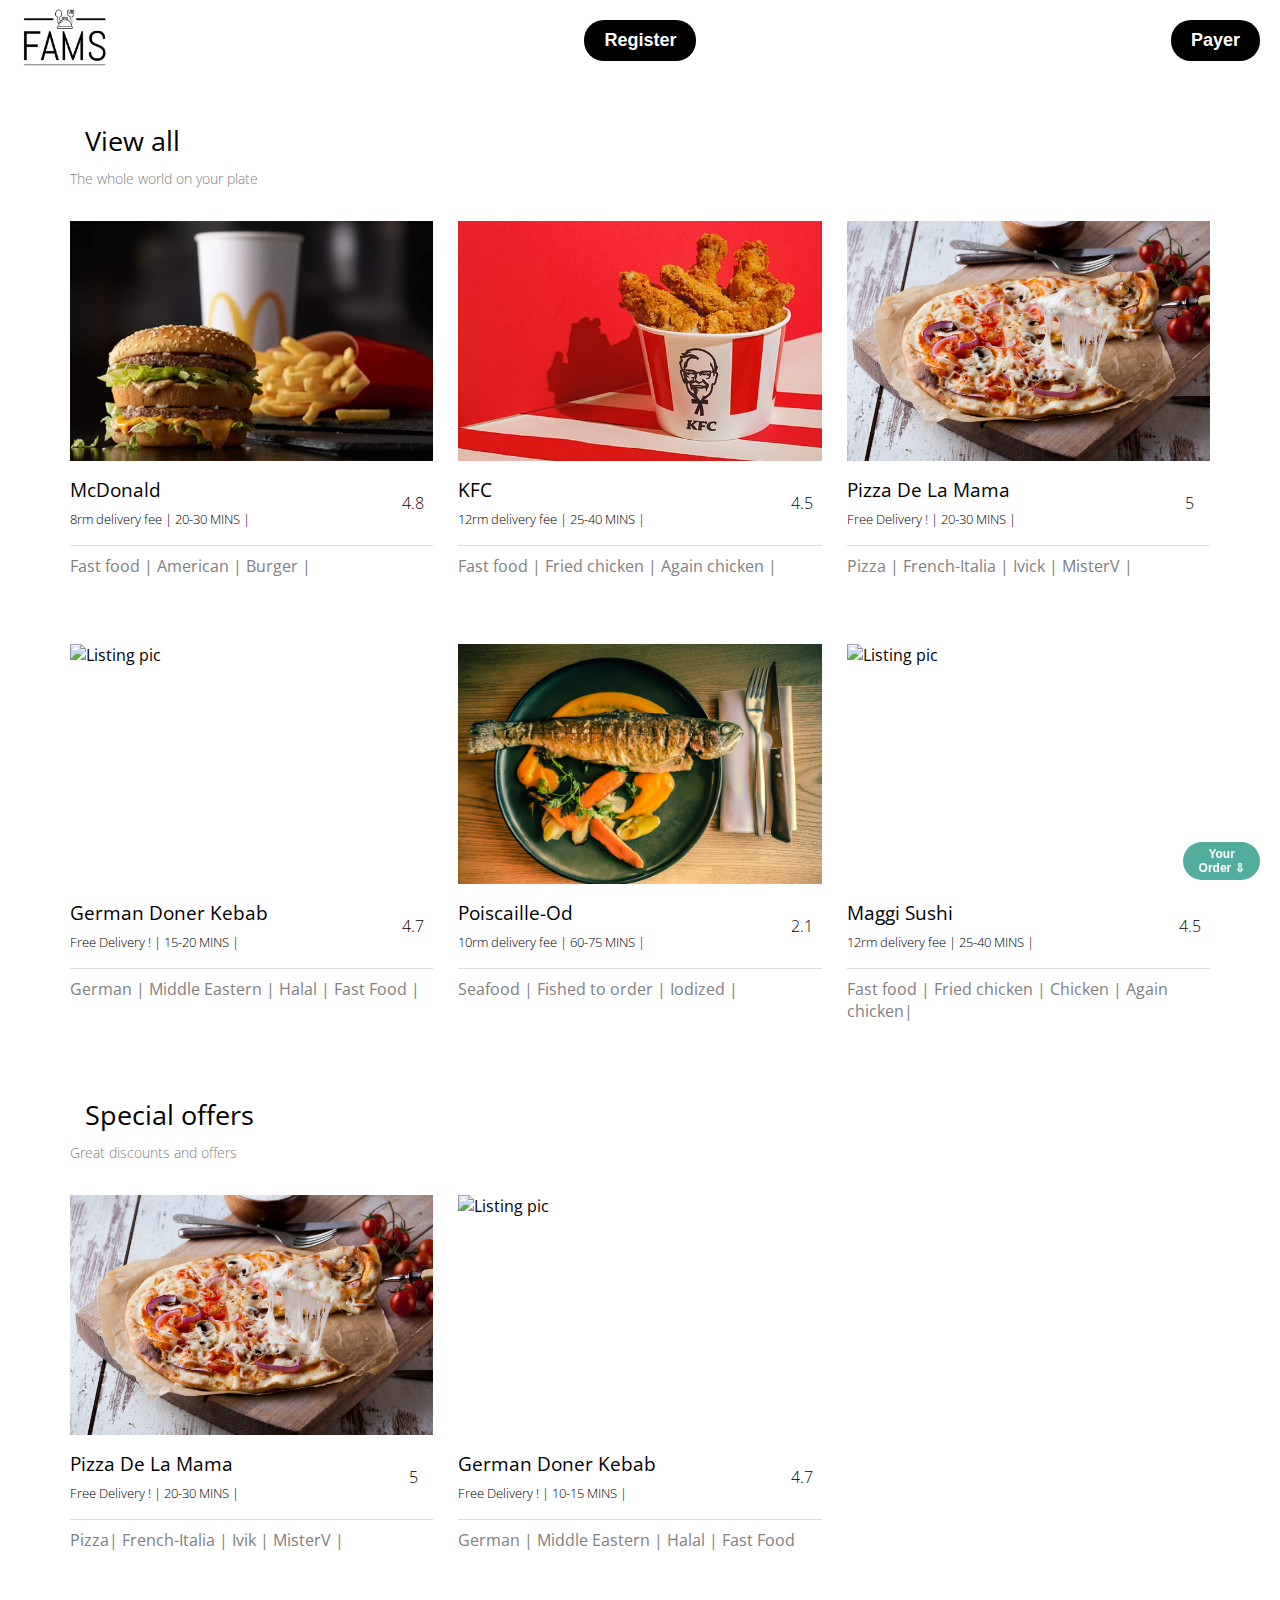
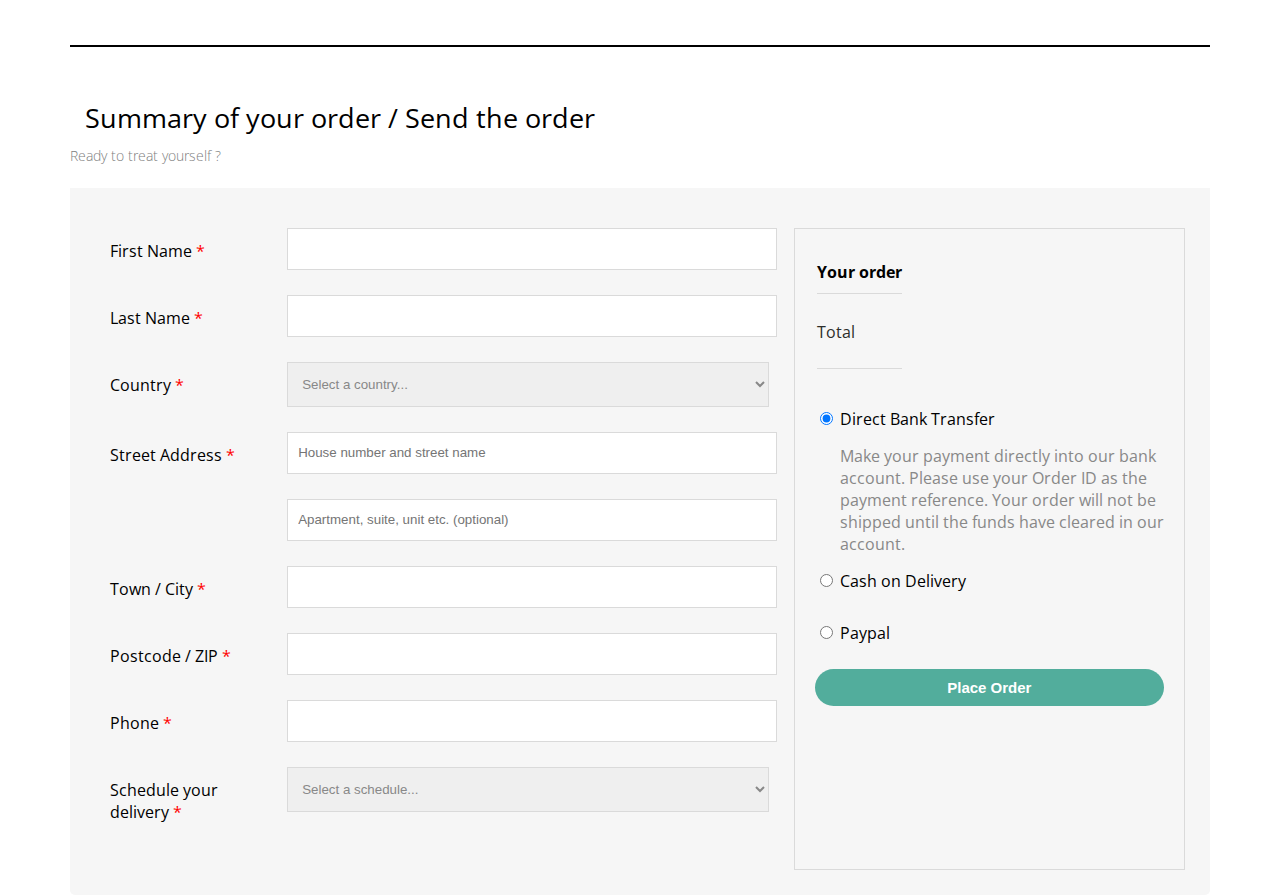
==== commit 8b216915: "schedule bouton dans commande" ====
--- a/html/commande.html
+++ b/html/commande.html
@@ -86,7 +86,7 @@
                 <span class="smallText">Fast food | American | Burger | </span>
               </div>
             </div>
-            <div class="listings-grid-element">
+            <div class="listings-grid-element" onclick="showPopup2()">
               <div class="image">
                 <img src="../img/kfc.jpg" alt="Listing pic"/>
               </div>
@@ -102,9 +102,7 @@
                 </div>
               </div>
               <div class="text-lower">
-                <span class="smallText"
-                  >Fast food | Fried chicken | Again chicken | </span
-                >
+                <span class="smallText">Fast food | Fried chicken | Again chicken | </span>
               </div>
             </div>
             <div class="listings-grid-element">
@@ -315,7 +313,6 @@
       <option value="ARE">United Arab Emirates</option>
       <option value="GBR">United Kingdom</option>
       <option value="USA">United States</option>
- 
       <option value="URY">Uruguay</option>
    
     </select>
@@ -333,16 +330,21 @@
     <input type="text" name="city"> 
   </label>
   <label>
-    <span>State / County <span class="required">*</span></span>
-    <input type="text" name="city"> 
-  </label>
-  <label>
     <span>Postcode / ZIP <span class="required">*</span></span>
     <input type="text" name="city"> 
   </label>
   <label>
     <span>Phone <span class="required">*</span></span>
     <input type="tel" name="city"> 
+  </label>
+  <label>
+    <span>Schedule your delivery <span class="required">*</span></span>
+    <select name="selection">
+      <option value="select">Select a schedule...</option>
+      <option value="NOW">Order now !</option>
+      <option value="HR">Start the order in 1 hour</option>
+      <option value="HRS">Start the order in 2 hours</option>
+    </select>
   </label>
 </form>
 <div class="Yorder">
--- a/css/commande.css
+++ b/css/commande.css
@@ -58,6 +58,7 @@
   font-size: 12px;
   padding: 5px 10px;
   width: 6%;
+  z-index: 9999;
 }
 
 
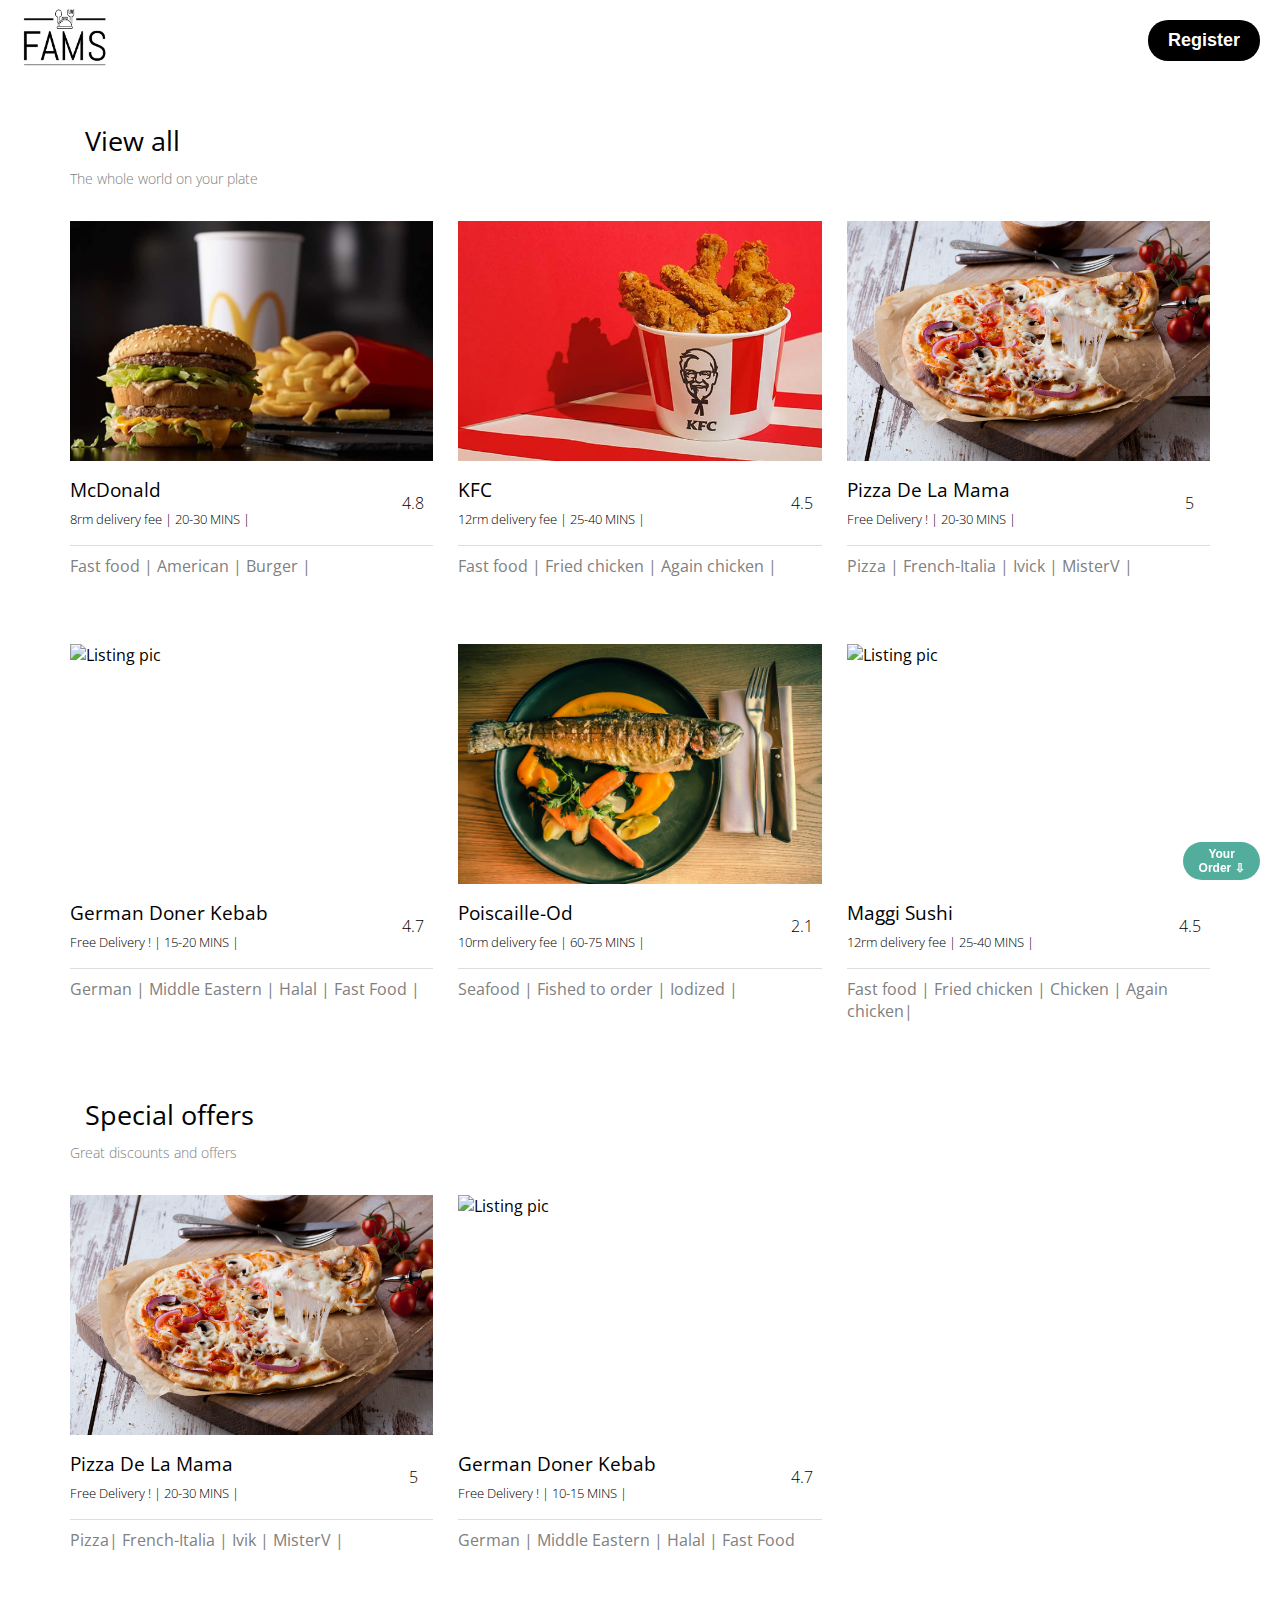
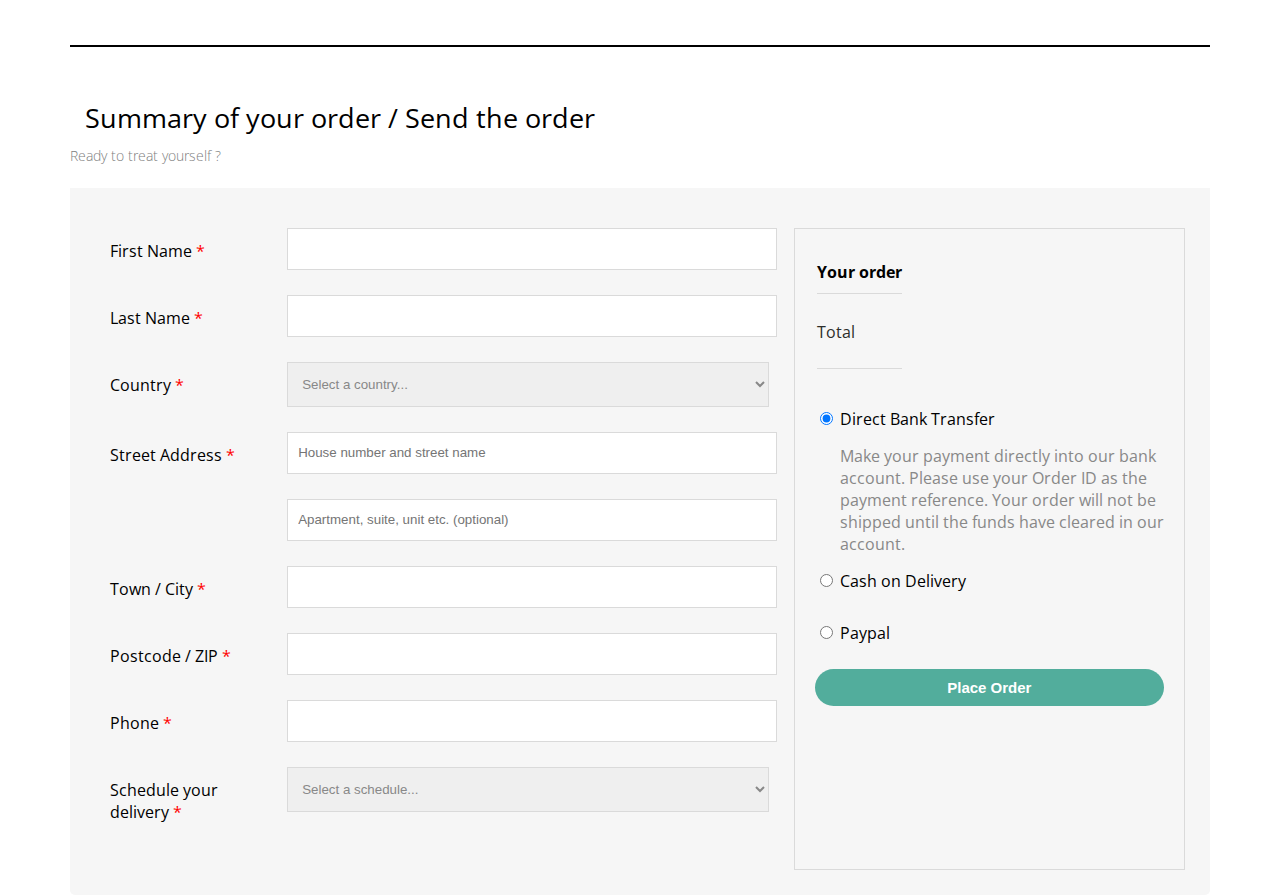
==== commit 2744ef90: "belle page commande" ====
--- a/html/commande.html
+++ b/html/commande.html
@@ -15,7 +15,6 @@
         <img src="../img/logo-noir.png" alt="Logo" class="logo-image">
       </a>      
       <a href="register.html" class="register-button">Register</a>
-      <a href="payer.html" class="register-button">Payer</a>
     </header>
 
      <!-- Listing -->
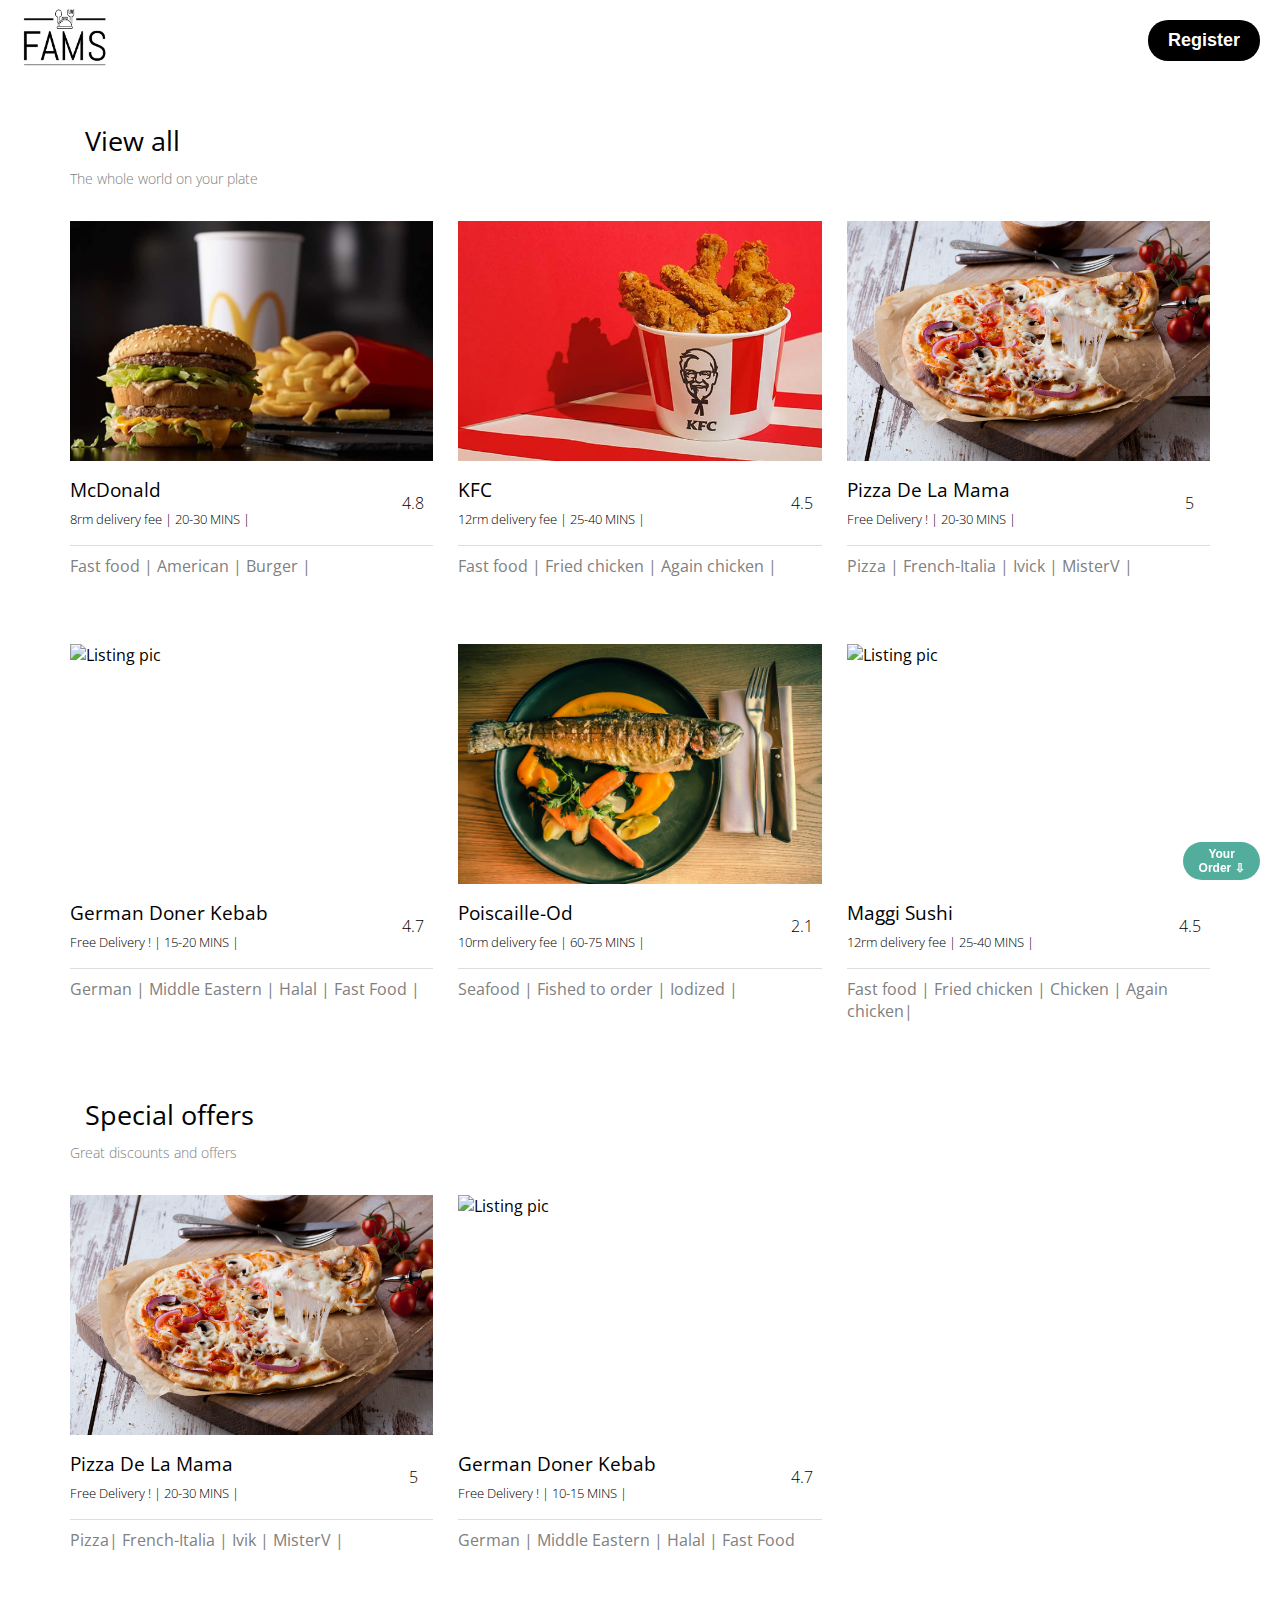
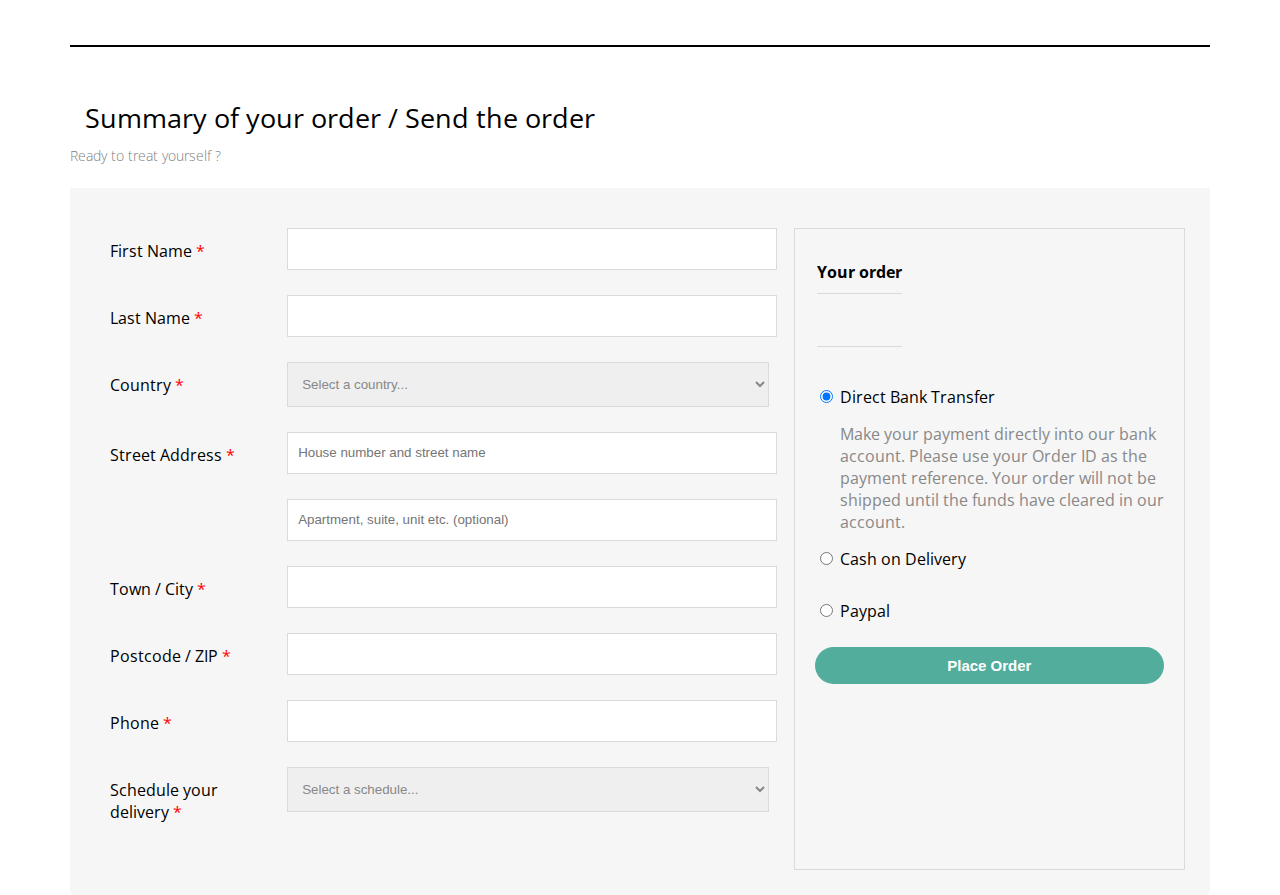
==== commit ffcc709d: "details" ====
--- a/html/commande.html
+++ b/html/commande.html
@@ -352,7 +352,7 @@
       <th colspan="2">Your order</th>
     </tr>
     <tr>
-      <td>Total</td>
+      <td></td>
     </tr>
   </table><br>
   <div>
